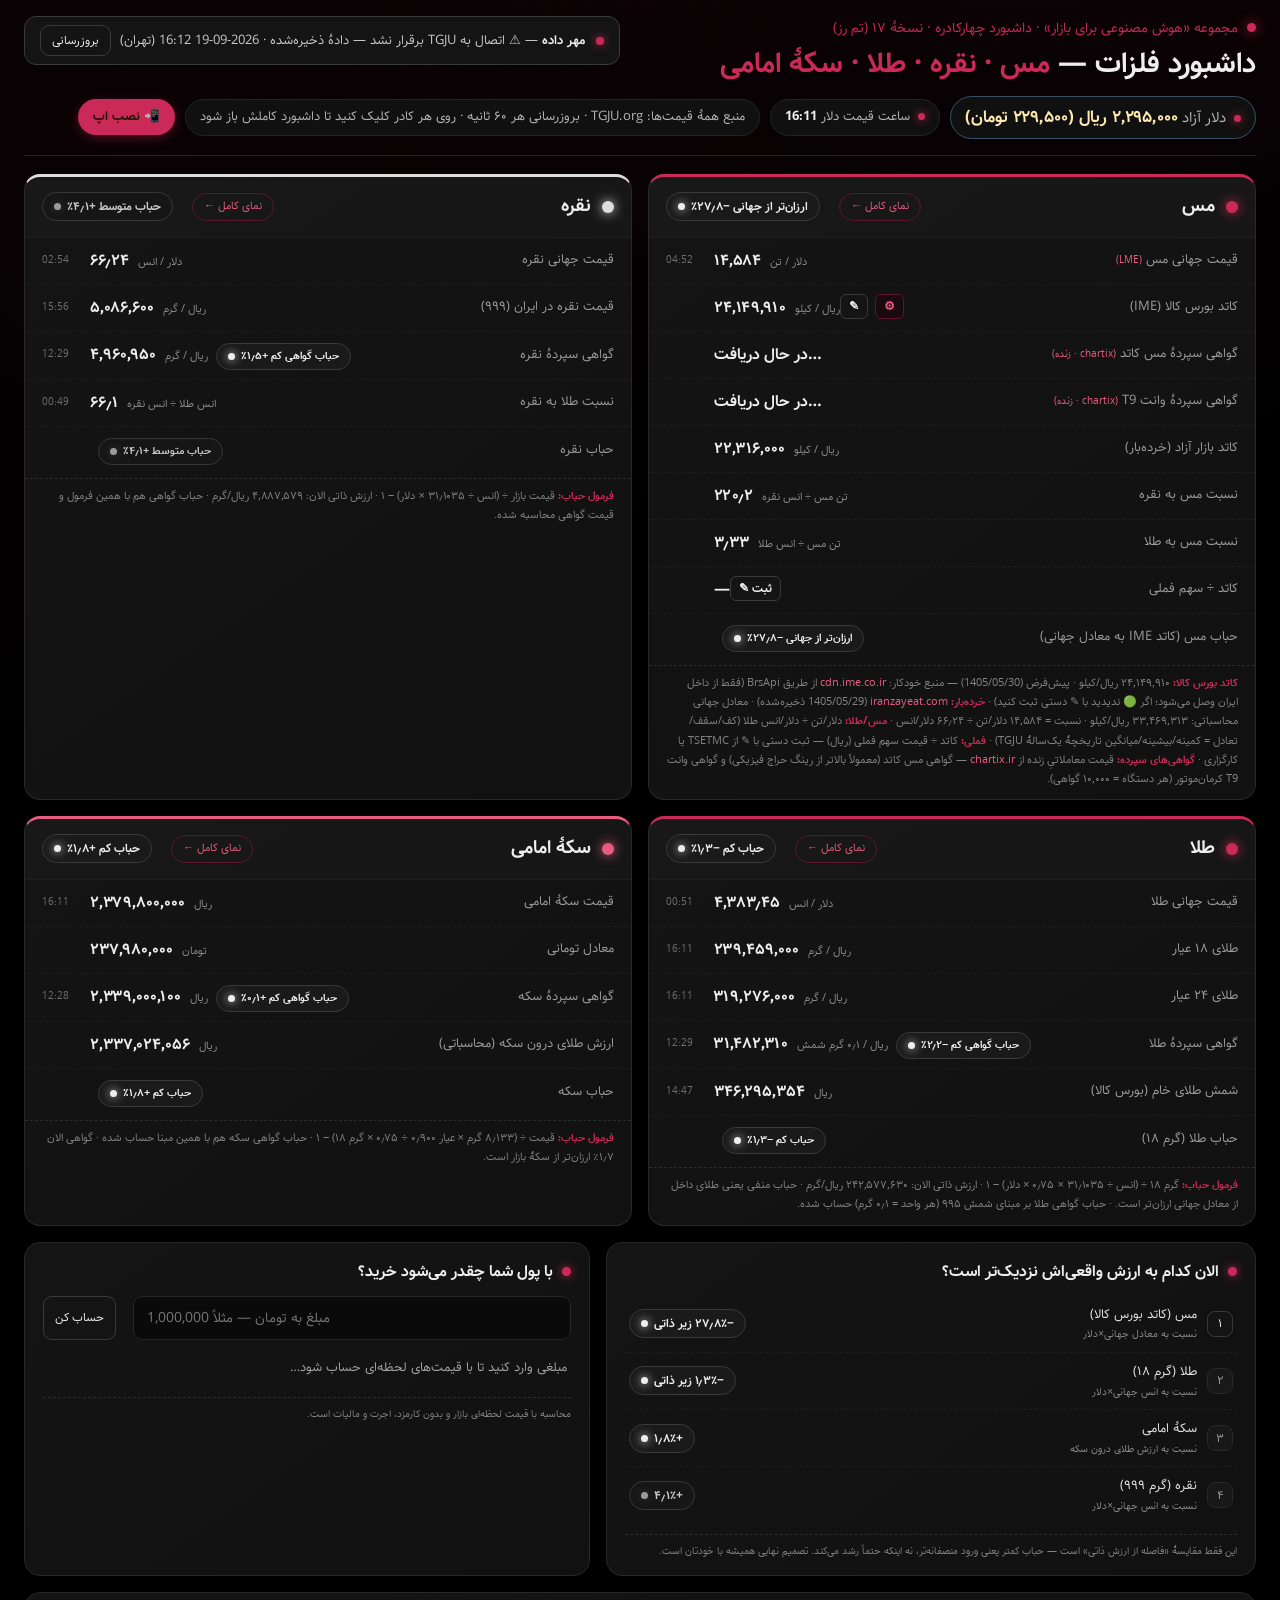
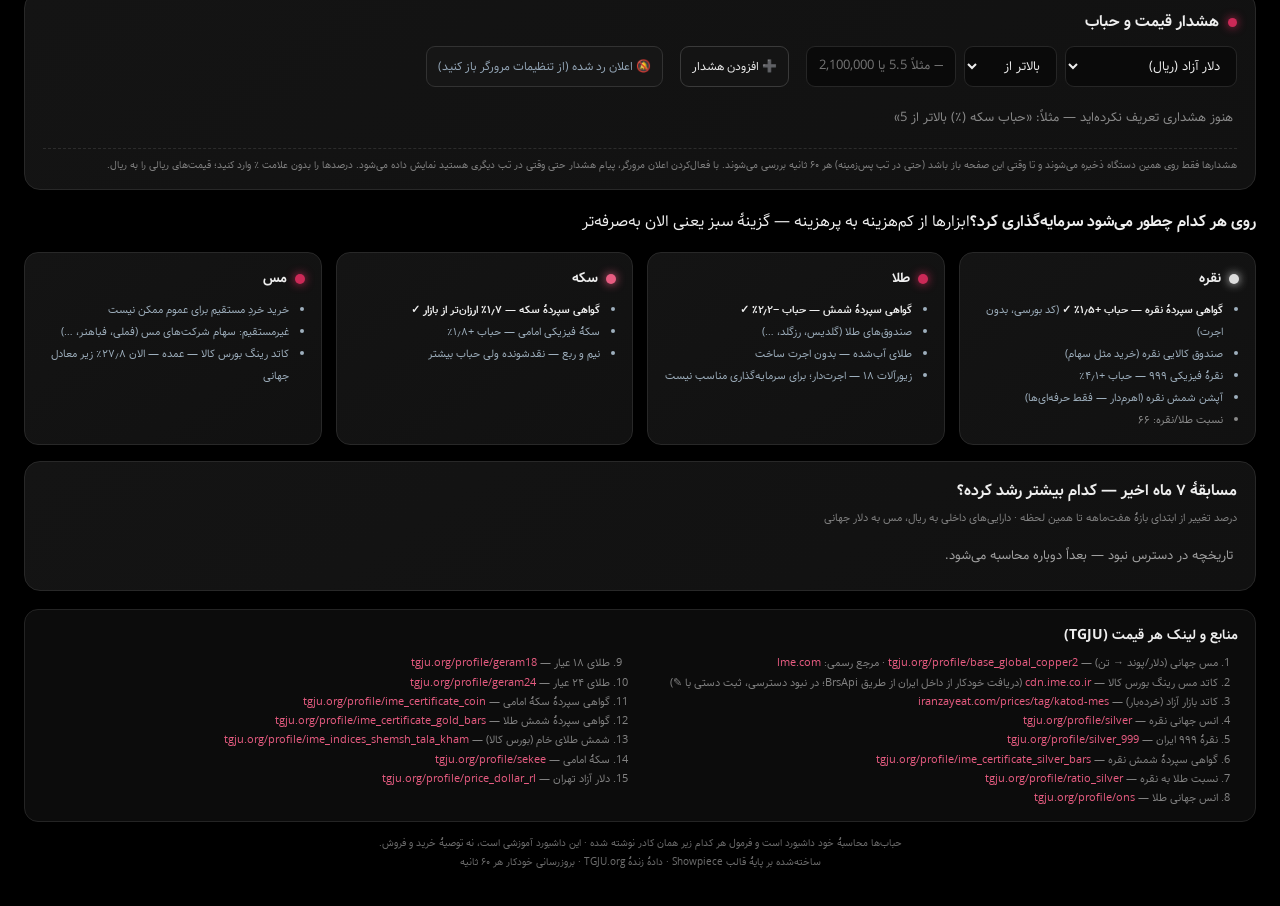
==== index.html @ 4e266f60 "Add files via upload" ====
<!DOCTYPE html>
<html lang="fa" dir="rtl">
<head>
<meta charset="utf-8">
<meta name="viewport" content="width=device-width, initial-scale=1">
<title>داشبورد فلزات — مس · نقره · طلا · سکه</title>
<link rel="stylesheet" href="fonts.css">
<style>
:root{
  --bg:#000000;--panel:#0f0f0f;--line:#242424;--text:#eeeeee;--muted:#9c9c9c;
  --cyan:#cb2957;--amber:#cb2957;--green:#eeeeee;--red:#cb2957;
  --cu:#cb2957;--ag:#dddddd;--au:#cb2957;--coin:#e75c81;
}
*{box-sizing:border-box}
html{background:var(--bg)}
body{margin:0;background:
 radial-gradient(circle at 80% -20%,rgba(203,41,87,.11),transparent 31%),
 radial-gradient(circle at 12% 4%,rgba(203,41,87,.05),transparent 26%),
 var(--bg);color:var(--text);font-family:"Samim","Vazirmatn",Tahoma,Arial,sans-serif;line-height:1.75}
.shell{width:min(1500px,calc(100% - 48px));margin:0 auto;padding:16px 0 34px}
.hero{position:relative;border-bottom:1px solid var(--line);padding:0 0 16px;min-height:110px}
.brandline{color:var(--cyan);font-size:14px;margin-bottom:3px}
.brandline::before{content:"";display:inline-block;width:9px;height:9px;border-radius:50%;background:var(--cyan);box-shadow:0 0 14px var(--cyan);margin-left:9px}
h1{font-size:29px;line-height:1.45;margin:0 0 10px;font-weight:800}
h1 em{font-style:normal;color:var(--amber)}
.source-stamp{position:absolute;left:0;top:0;background:#141414;border:1px solid #3a3a3a;color:#c9c9c9;border-radius:12px;padding:8px 15px;font-size:13px;white-space:nowrap;cursor:pointer}
.source-stamp b{color:#eeeeee}
.live-dot{display:inline-block;width:8px;height:8px;border-radius:50%;background:var(--green);box-shadow:0 0 10px var(--green);margin-left:7px;vertical-align:middle}
.live-dot.off{background:var(--amber);box-shadow:0 0 10px var(--amber)}
.refresh-btn{border:1px solid #3a3a3a;background:#141414;color:#eeeeee;border-radius:9px;padding:4px 11px;cursor:pointer;font:inherit;font-size:12px;margin-right:9px}
.meta-row{display:flex;gap:10px;flex-wrap:wrap;align-items:center}
.pill{background:#101010;border:1px solid #242424;border-radius:999px;padding:6px 14px;color:#b6b6b6;font-size:13px}
.pill strong{color:#eeeeee}
.pill.big{font-size:15px;border-color:#3a5166}
.pill.big strong{color:#ffe9b0;font-size:17px}
.pill::before{content:"";display:inline-block;width:7px;height:7px;border-radius:50%;background:var(--cyan);box-shadow:0 0 10px var(--cyan);margin-left:8px}
.pill.muted::before{display:none}

.metal-grid{display:grid;grid-template-columns:1fr 1fr;gap:16px;margin-top:18px}
.metal-card{background:linear-gradient(145deg,#141414,#111111);border:1px solid #282828;border-radius:16px;padding:0 0 6px;overflow:hidden;cursor:pointer}
.full-link{font-size:11px;color:#e75c81;text-decoration:none;border:1px solid #5c152c;border-radius:999px;padding:3px 11px;margin-left:8px;white-space:nowrap;transition:background .2s}
.full-link:hover{background:#0d3330}
.metal-head{display:flex;align-items:center;gap:11px;padding:13px 17px;border-bottom:1px solid #1e1e1e;background:rgba(255,255,255,.015)}
.metal-head i{width:12px;height:12px;border-radius:50%;flex:0 0 auto}
.metal-card.cu .metal-head i{background:var(--cu);box-shadow:0 0 12px var(--cu)}
.metal-card.ag .metal-head i{background:var(--ag);box-shadow:0 0 12px var(--ag)}
.metal-card.au .metal-head i{background:var(--au);box-shadow:0 0 12px var(--au)}
.metal-card.coin .metal-head i{background:var(--coin);box-shadow:0 0 12px var(--coin)}
.metal-card.cu{border-top:3px solid var(--cu)}
.metal-card.ag{border-top:3px solid var(--ag)}
.metal-card.au{border-top:3px solid var(--au)}
.metal-card.coin{border-top:3px solid var(--coin)}
.metal-head h2{font-size:19px;margin:0;flex:1}
.chip{display:inline-flex;align-items:center;gap:6px;border-radius:999px;padding:3px 11px;font-size:12px;font-weight:700;border:1px solid;white-space:nowrap}
.chip::after{content:"";width:7px;height:7px;border-radius:50%}
.chip.good{color:#eeeeee;background:#1a1a1a;border-color:#3a3a3a}.chip.good::after{background:var(--green);box-shadow:0 0 10px var(--green)}
.chip.mid{color:#c9c9c9;background:#161616;border-color:#383838}.chip.mid::after{background:#9a9a9a;box-shadow:0 0 10px rgba(255,255,255,.18)}
.chip.bad{color:#e75c81;background:#1f0a10;border-color:#8f1f41}.chip.bad::after{background:var(--red);box-shadow:0 0 10px var(--red)}
.chip.na{color:#8c8c8c;background:#161616;border-color:#323232}.chip.na::after{background:#666666}
.mini-edit{border:1px solid #3a3a3a;background:#141414;color:#eeeeee;border-radius:6px;padding:1px 8px;cursor:pointer;font:inherit;font-size:12px;margin-right:7px;vertical-align:2px}

.m-row{display:grid;grid-template-columns:minmax(150px,auto) 1fr auto;align-items:center;gap:10px;padding:9px 17px;border-bottom:1px dashed #1e1e1e;font-size:13px}
.m-row:last-child{border-bottom:0}
.m-l{color:#9c9c9c}
.m-v{color:#eeeeee;font-weight:800;font-size:16px;text-align:left;direction:ltr}
.m-v small{color:#8c8c8c;font-weight:400;font-size:11px;margin-left:5px}
.m-v .chip{font-size:11px;margin-left:8px;direction:rtl}
.m-t{color:#6e6e6e;font-size:10px;direction:ltr;min-width:38px;text-align:left}
.m-note{padding:8px 17px 4px;font-size:11px;color:#828282;border-top:1px dashed #2c2c2c;margin-top:4px}
.m-note b{color:var(--cyan)}

.sources{margin-top:18px;background:#0c0c0c;border:1px solid #242424;border-radius:14px;padding:13px 17px}
.sources h3{font-size:14px;margin:0 0 7px}
.sources ol{margin:0;padding-right:20px;color:#828282;font-size:11px;columns:2;column-gap:40px}
.sources a{color:#e75c81;text-decoration:none}
.footer{text-align:center;color:#6e6e6e;font-size:10px;margin-top:12px;line-height:1.9}
.diag-panel{display:none;position:absolute;left:0;top:46px;z-index:50;background:#0a0a0a;border:1px solid #3a3a3a;border-radius:12px;padding:12px 15px;font-size:11px;line-height:2;color:#b6b6b6;max-width:440px;box-shadow:0 10px 30px rgba(0,0,0,.5);cursor:default;white-space:normal}
.diag-panel b{color:#eeeeee}

/* ===== انیمیشن‌ها ===== */
@keyframes cardIn{from{opacity:0;transform:translateY(26px) scale(.97)}to{opacity:1;transform:none}}
.hero{animation:cardIn .55s cubic-bezier(.16,1,.3,1) backwards}
.metal-card{animation:cardIn .65s cubic-bezier(.16,1,.3,1) backwards;transition:transform .25s ease,border-color .25s ease,box-shadow .25s ease}
.metal-grid .metal-card:nth-child(1){animation-delay:.08s}
.metal-grid .metal-card:nth-child(2){animation-delay:.18s}
.metal-grid .metal-card:nth-child(3){animation-delay:.28s}
.metal-grid .metal-card:nth-child(4){animation-delay:.38s}
.sources{animation:cardIn .6s .5s cubic-bezier(.16,1,.3,1) backwards}
.metal-card:hover{transform:translateY(-4px);border-color:#3b3b3b;box-shadow:0 14px 34px rgba(0,0,0,.35)}
/* پالس هنگام هر بروزرسانی موفق */
@keyframes glowPulse{0%{box-shadow:0 0 0 0 rgba(203,41,87,0)}35%{box-shadow:0 0 24px 2px rgba(203,41,87,.28)}100%{box-shadow:0 0 0 0 rgba(203,41,87,0)}}
.metal-card.updated{animation:glowPulse 1.3s ease}
/* فلش قیمتِ تغییرکرده — چند ثانیه سبز یا قرمز */
@keyframes flashUp{0%{background:rgba(50,211,139,.22)}55%{background:rgba(50,211,139,.09)}100%{background:transparent}}
@keyframes flashDown{0%{background:rgba(255,98,98,.22)}55%{background:rgba(255,98,98,.09)}100%{background:transparent}}
.m-row.up{animation:flashUp 3.5s ease-out}
.m-row.down{animation:flashDown 3.5s ease-out}
.tick-arrow{font-size:11px;margin-left:5px;vertical-align:1px}
.tick-arrow.u{color:#32d38b}
.tick-arrow.d{color:#ff6262}
@keyframes valFlash{0%{background:rgba(203,41,87,.3);border-radius:6px}100%{background:transparent}}
.pill strong.flash{animation:valFlash 3s ease-out;display:inline-block;padding:0 4px}
/* نقطهٔ زندهٔ تپنده */
@keyframes dotPulse{0%,100%{box-shadow:0 0 6px var(--green)}50%{box-shadow:0 0 16px 3px var(--green)}}
.live-dot{animation:dotPulse 2s infinite}
.live-dot.off{animation:none}
/* حلقهٔ شمارش معکوس */
.ring{position:relative;display:none;width:30px;height:30px;margin-left:9px;vertical-align:middle}
.ring svg{width:30px;height:30px;transform:rotate(-90deg)}
.ring circle{fill:none;stroke-width:3.4}
.ring .rbg{stroke:#1c1c1c}
.ring .arc{stroke:#eeeeee;stroke-linecap:round;transition:stroke-dashoffset .95s linear}
.ring b{position:absolute;inset:0;display:grid;place-items:center;font-size:10px;color:#eeeeee;font-weight:700}
/* ===== بخش‌های تحلیلی زیر کادرها ===== */
.ideas-grid{display:grid;grid-template-columns:1.15fr 1fr;gap:16px;margin-top:16px}
.idea-card{background:linear-gradient(145deg,#141414,#111111);border:1px solid #282828;border-radius:16px;padding:15px 18px;animation:cardIn .6s .45s cubic-bezier(.16,1,.3,1) backwards}
.idea-card h3{margin:0 0 10px;font-size:16px;display:flex;align-items:center;gap:9px}
.idea-card h3::before{content:"";width:9px;height:9px;border-radius:50%;background:var(--cyan);box-shadow:0 0 10px var(--cyan)}
.rank-row{display:flex;align-items:center;gap:10px;padding:8px 4px;border-bottom:1px dashed #1e1e1e;font-size:13px}
.rank-row:last-child{border-bottom:0}
.rank-row .rk{width:26px;height:26px;border-radius:8px;display:grid;place-items:center;background:#181818;border:1px solid #282828;color:#9c9c9c;font-size:12px;flex:0 0 auto}
.rank-row:first-of-type .rk{background:#141414;border-color:#3a3a3a;color:#eeeeee}
.rank-row .rname{flex:1;color:#e4e4e4}
.rank-row .rwhy{font-size:10px;color:#8a8a8a;display:block}
.i-note{font-size:10px;color:#828282;border-top:1px dashed #2c2c2c;margin:10px 0 0;padding-top:8px}
.calc-row{display:flex;gap:8px;margin-bottom:10px}
.calc-row input{flex:1;background:#0a0a0a;border:1px solid #262626;border-radius:9px;color:#eeeeee;font:inherit;font-size:14px;padding:9px 13px;direction:ltr;text-align:left}
.calc-row input:focus{outline:1px solid #3a3a3a}
.calc-out-row{display:flex;justify-content:space-between;align-items:center;padding:7px 4px;border-bottom:1px dashed #1e1e1e;font-size:13px;color:#a4a4a4}
.calc-out-row:last-child{border-bottom:0}
.calc-out-row b{color:#eeeeee;font-size:15px;direction:ltr}
.invest-grid{display:grid;grid-template-columns:repeat(4,1fr);gap:14px;margin-top:16px}
.invest-card{background:linear-gradient(145deg,#141414,#111111);border:1px solid #282828;border-radius:14px;padding:13px 16px;animation:cardIn .6s .55s cubic-bezier(.16,1,.3,1) backwards}
.invest-card h4{margin:0 0 8px;font-size:14px;display:flex;align-items:center;gap:8px}
.invest-card h4 i{width:10px;height:10px;border-radius:50%;flex:0 0 auto}
.invest-card ul{margin:0;padding-right:16px;font-size:11px;color:#9eafbd;line-height:2}
.invest-card ul b{color:#dedede}
.invest-card .best{color:#eeeeee}
.perf-card{background:linear-gradient(145deg,#141414,#111111);border:1px solid #282828;border-radius:16px;padding:15px 18px;margin-top:16px;animation:cardIn .6s .65s cubic-bezier(.16,1,.3,1) backwards}
.perf-card h3{margin:0 0 4px;font-size:16px}
.perf-card .p-sub{font-size:11px;color:#828282;margin:0 0 10px}
.perf-row{margin:10px 0}
.perf-label{display:flex;justify-content:space-between;font-size:12px;color:#9c9c9c;margin-bottom:5px}
.perf-label b{color:#e4e4e4}
.perf-track{height:20px;background:#050505;border:1px solid #262626;border-radius:6px;overflow:hidden;direction:ltr}
.perf-fill{height:100%;background:linear-gradient(90deg,#3d3d3d,#9a9a9a);transition:width .8s cubic-bezier(.16,1,.3,1)}
.perf-fill.gold{background:linear-gradient(90deg,#8f1f41,#e75c81)}
.perf-fill.neg{background:linear-gradient(90deg,#8a2f35,#cb2957)}
@media(max-width:1000px){.ideas-grid{grid-template-columns:1fr}.invest-grid{grid-template-columns:1fr 1fr}}
/* ===== هشدارها ===== */
.alert-card{margin-top:16px}
.alert-form{display:flex;gap:8px;flex-wrap:wrap;margin-bottom:12px}
.alert-form select,.alert-form input{background:#0a0a0a;border:1px solid #262626;border-radius:9px;color:#eeeeee;font:inherit;font-size:13px;padding:8px 12px}
.alert-form select:focus,.alert-form input:focus{outline:1px solid #3a3a3a}
.alert-form input{width:150px;direction:ltr;text-align:left}
.al-row{display:flex;align-items:center;gap:10px;padding:8px 4px;border-bottom:1px dashed #1e1e1e;font-size:13px;color:#c3ced8;flex-wrap:wrap}
.al-row:last-child{border-bottom:0}
.al-row .al-cur{font-size:11px;color:#8a8a8a}
.al-row .al-del{border:1px solid #8f1f41;background:#2b1215;color:#e75c81;border-radius:7px;padding:2px 10px;cursor:pointer;font:inherit;font-size:11px;margin-right:auto}
.al-row.fired{background:rgba(203,41,87,.08);border-radius:9px}
.al-row.fired .al-state{color:#e75c81;font-weight:700}
.al-row .al-state{font-size:11px;color:#8a8a8a}
.alert-banner{position:fixed;top:12px;left:50%;transform:translateX(-50%);z-index:99;background:linear-gradient(90deg,#5a1a20,#3b1216);border:1px solid #a03a44;color:#ffc9c9;border-radius:14px;padding:12px 22px;font-size:14px;font-weight:700;box-shadow:0 12px 40px rgba(0,0,0,.6);max-width:min(640px,calc(100% - 30px));text-align:center;animation:bannerPulse 1.6s infinite}
.alert-banner small{display:block;font-weight:400;font-size:11px;color:#e8a0a0;margin-top:3px}
@keyframes bannerPulse{0%,100%{box-shadow:0 12px 40px rgba(0,0,0,.6),0 0 0 0 rgba(203,41,87,.35)}50%{box-shadow:0 12px 40px rgba(0,0,0,.6),0 0 24px 4px rgba(203,41,87,.4)}}
@keyframes redPulse{0%,100%{box-shadow:0 0 0 0 rgba(203,41,87,0)}50%{box-shadow:0 0 22px 3px rgba(203,41,87,.35)}}
.metal-card.alerted{border-color:#8f1f41;animation:redPulse 1.6s infinite}
@media(max-width:1000px){.metal-grid{grid-template-columns:1fr}h1{font-size:22px}.sources ol{columns:1}}
@media(max-width:700px){
  .shell{width:calc(100% - 20px)}
  .hero{min-height:0;padding-top:4px}
  .source-stamp{position:static;display:block;white-space:normal;line-height:2;font-size:11px;margin-bottom:12px}
  .diag-panel{position:static;max-width:100%;margin-bottom:10px}
  h1{font-size:20px}
  .metal-head{flex-wrap:wrap;gap:8px}
  .metal-head h2{flex:0 0 auto}
  .chip{font-size:11px;padding:3px 9px}
  .m-row{grid-template-columns:1fr auto;row-gap:3px;padding:9px 13px}
  .m-l{grid-row:1;grid-column:1;font-size:12px}
  .m-t{grid-row:1;grid-column:2}
  .m-v{grid-row:2;grid-column:1/-1;white-space:normal;font-size:15px}
  .m-v .chip{margin:3px 0 0 6px}
  .pill{font-size:12px;padding:5px 11px}
  .pill.big strong{font-size:15px}
  .full-link{font-size:10px;padding:2px 9px}
  .invest-grid{grid-template-columns:1fr}
}
</style>

<!-- PWA: اپلیکیشن قابل نصب روی گوشی -->
<meta name="theme-color" content="#000000">
<meta name="mobile-web-app-capable" content="yes">
<meta name="apple-mobile-web-app-capable" content="yes">
<meta name="apple-mobile-web-app-status-bar-style" content="black-translucent">
<meta name="apple-mobile-web-app-title" content="فلزات">
<link rel="manifest" href="manifest.json">
<link rel="icon" type="image/png" sizes="192x192" href="icons/icon-192.png">
<link rel="icon" type="image/png" sizes="32x32" href="icons/favicon-32.png">
<link rel="apple-touch-icon" href="icons/apple-touch-icon.png">
<!-- /PWA -->

</head>
<body>
<div id="alertBanner" class="alert-banner" style="display:none"></div>
<main class="shell" data-template-id="SOLI-METALS-DASHBOARD-V1">

  <header class="hero">
    <div class="source-stamp" id="stampBox" title="برای عیب‌یابی کلیک کنید"><span class="ring" id="ringWrap"><svg viewBox="0 0 36 36"><circle class="rbg" cx="18" cy="18" r="15.5"/><circle class="arc" id="ringArc" cx="18" cy="18" r="15.5"/></svg><b id="ringNum">۶۰</b></span><span class="live-dot" id="liveDot"></span> <b>مهر داده</b> — <span id="stampText">در حال بارگذاری…</span><button class="refresh-btn" id="refreshBtn">بروزرسانی</button></div>
    <div id="diagPanel" class="diag-panel"></div>
    <div class="brandline">مجموعه «هوش مصنوعی برای بازار» · داشبورد چهارکادره · نسخهٔ ۱۷ (تم رز)</div>
    <h1>داشبورد فلزات — <em>مس · نقره · طلا · سکهٔ امامی</em></h1>
    <div class="meta-row">
      <span class="pill big">دلار آزاد <strong id="pillDollar">—</strong></span>
      <span class="pill">ساعت قیمت دلار <strong id="pillDollarTs">—</strong></span>
      <span class="pill muted">منبع همهٔ قیمت‌ها: TGJU.org · بروزرسانی هر ۶۰ ثانیه · روی هر کادر کلیک کنید تا داشبورد کاملش باز شود</span>
    </div>
  </header>

  <div class="metal-grid">
    <section class="metal-card cu" onclick="if(!event.target.closest('a,button'))location.href='copper.html'">
      <div class="metal-head"><i></i><h2>مس</h2><a class="full-link" href="copper.html">نمای کامل ←</a><span class="chip na" id="cuChip">—</span></div>
      <div id="rows_cu"></div>
      <div class="m-note" id="note_cu"></div>
    </section>

    <section class="metal-card ag" onclick="if(!event.target.closest('a,button'))location.href='silver.html'">
      <div class="metal-head"><i></i><h2>نقره</h2><a class="full-link" href="silver.html">نمای کامل ←</a><span class="chip na" id="agChip">—</span></div>
      <div id="rows_ag"></div>
      <div class="m-note" id="note_ag"></div>
    </section>

    <section class="metal-card au" onclick="if(!event.target.closest('a,button'))location.href='gold.html'">
      <div class="metal-head"><i></i><h2>طلا</h2><a class="full-link" href="gold.html">نمای کامل ←</a><span class="chip na" id="auChip">—</span></div>
      <div id="rows_au"></div>
      <div class="m-note" id="note_au"></div>
    </section>

    <section class="metal-card coin" onclick="if(!event.target.closest('a,button'))location.href='coin.html'">
      <div class="metal-head"><i></i><h2>سکهٔ امامی</h2><a class="full-link" href="coin.html">نمای کامل ←</a><span class="chip na" id="coinChip">—</span></div>
      <div id="rows_coin"></div>
      <div class="m-note" id="note_coin"></div>
    </section>
  </div>

  <section class="ideas-grid">
    <article class="idea-card">
      <h3>الان کدام به ارزش واقعی‌اش نزدیک‌تر است؟</h3>
      <div id="rankList"></div>
      <p class="i-note">این فقط مقایسهٔ «فاصله از ارزش ذاتی» است — حباب کمتر یعنی ورود منصفانه‌تر، نه اینکه حتماً رشد می‌کند. تصمیم نهایی همیشه با خودتان است.</p>
    </article>
    <article class="idea-card">
      <h3>با پول شما چقدر می‌شود خرید؟</h3>
      <div class="calc-row"><input id="calcIn" type="text" inputmode="numeric" placeholder="مبلغ به تومان — مثلاً 1,000,000"><button id="calcBtn" class="refresh-btn">حساب کن</button></div>
      <div id="calcOut"><div class="calc-out-row"><span>مبلغی وارد کنید تا با قیمت‌های لحظه‌ای حساب شود…</span></div></div>
      <p class="i-note">محاسبه با قیمت لحظه‌ای بازار و بدون کارمزد، اجرت و مالیات است.</p>
    </article>
  </section>

  <section class="idea-card alert-card">
    <h3>هشدار قیمت و حباب</h3>
    <div class="alert-form">
      <select id="alMetric"></select>
      <select id="alOp"><option value="gt">بالاتر از</option><option value="lt">پایین‌تر از</option></select>
      <input id="alVal" type="text" inputmode="decimal" placeholder="مقدار — مثلاً 5.5 یا 2,100,000">
      <button id="alAdd" class="refresh-btn">➕ افزودن هشدار</button>
      <button id="alNotif" class="refresh-btn" style="border-color:#323232;background:#161616;color:#93a5b6">🔔 اعلان مرورگر</button>
    </div>
    <div id="alList"><div class="al-row"><span style="color:#8a8a8a">هنوز هشداری تعریف نکرده‌اید — مثلاً: «حباب سکه (٪) بالاتر از 5»</span></div></div>
    <p class="i-note">هشدارها فقط روی همین دستگاه ذخیره می‌شوند و تا وقتی این صفحه باز باشد (حتی در تب پس‌زمینه) هر ۶۰ ثانیه بررسی می‌شوند. با فعال‌کردن اعلان مرورگر، پیام هشدار حتی وقتی در تب دیگری هستید نمایش داده می‌شود. درصدها را بدون علامت ٪ وارد کنید؛ قیمت‌های ریالی را به ریال.</p>
  </section>

  <div class="section-heading" style="margin-top:18px"><strong>روی هر کدام چطور می‌شود سرمایه‌گذاری کرد؟</strong><span>ابزارها از کم‌هزینه به پرهزینه — گزینهٔ سبز یعنی الان به‌صرفه‌تر</span></div>
  <section class="invest-grid" id="investGrid"></section>

  <section class="perf-card">
    <h3>مسابقهٔ ۷ ماه اخیر — کدام بیشتر رشد کرده؟</h3>
    <p class="p-sub">درصد تغییر از ابتدای بازهٔ هفت‌ماهه تا همین لحظه · دارایی‌های داخلی به ریال، مس به دلار جهانی</p>
    <div id="perfBars"><div class="calc-out-row"><span>در حال محاسبه از تاریخچهٔ TGJU…</span></div></div>
  </section>

  <section class="sources">
    <h3>منابع و لینک هر قیمت (TGJU)</h3>
    <ol>
      <li>مس جهانی (دلار/پوند → تن) — <a href="https://www.tgju.org/profile/base_global_copper2">tgju.org/profile/base_global_copper2</a> · مرجع رسمی: <a href="https://www.lme.com/metals/non-ferrous/lme-copper">lme.com</a></li>
      <li>کاتد مس رینگ بورس کالا — <a href="https://cdn.ime.co.ir">cdn.ime.co.ir</a> (دریافت خودکار از داخل ایران از طریق BrsApi؛ در نبود دسترسی، ثبت دستی با ✎)</li>
      <li>کاتد بازار آزاد (خرده‌بار) — <a href="https://iranzayeat.com/prices/tag/katod-mes/">iranzayeat.com/prices/tag/katod-mes</a></li>
      <li>انس جهانی نقره — <a href="https://www.tgju.org/profile/silver">tgju.org/profile/silver</a></li>
      <li>نقرهٔ ۹۹۹ ایران — <a href="https://www.tgju.org/profile/silver_999">tgju.org/profile/silver_999</a></li>
      <li>گواهی سپردهٔ شمش نقره — <a href="https://www.tgju.org/profile/ime_certificate_silver_bars">tgju.org/profile/ime_certificate_silver_bars</a></li>
      <li>نسبت طلا به نقره — <a href="https://www.tgju.org/profile/ratio_silver">tgju.org/profile/ratio_silver</a></li>
      <li>انس جهانی طلا — <a href="https://www.tgju.org/profile/ons">tgju.org/profile/ons</a></li>
      <li>طلای ۱۸ عیار — <a href="https://www.tgju.org/profile/geram18">tgju.org/profile/geram18</a></li>
      <li>طلای ۲۴ عیار — <a href="https://www.tgju.org/profile/geram24">tgju.org/profile/geram24</a></li>
      <li>گواهی سپردهٔ سکهٔ امامی — <a href="https://www.tgju.org/profile/ime_certificate_coin">tgju.org/profile/ime_certificate_coin</a></li>
      <li>گواهی سپردهٔ شمش طلا — <a href="https://www.tgju.org/profile/ime_certificate_gold_bars">tgju.org/profile/ime_certificate_gold_bars</a></li>
      <li>شمش طلای خام (بورس کالا) — <a href="https://www.tgju.org/profile/ime_indices_shemsh_tala_kham">tgju.org/profile/ime_indices_shemsh_tala_kham</a></li>
      <li>سکهٔ امامی — <a href="https://www.tgju.org/profile/sekee">tgju.org/profile/sekee</a></li>
      <li>دلار آزاد تهران — <a href="https://www.tgju.org/profile/price_dollar_rl">tgju.org/profile/price_dollar_rl</a></li>
    </ol>
  </section>

  <footer class="footer">
    حباب‌ها محاسبهٔ خود داشبورد است و فرمول هر کدام زیر همان کادر نوشته شده · این داشبورد آموزشی است، نه توصیهٔ خرید و فروش.<br>
    ساخته‌شده بر پایهٔ قالب Showpiece · دادهٔ زندهٔ TGJU.org · بروزرسانی خودکار هر ۶۰ ثانیه
  </footer>
</main>

<script src="metals-bootstrap.js"></script>
<script>
(function(){
"use strict";
var OZ = 31.1035, LB = 0.45359237;
var K = {
  'base_global_copper2':'cuLb','silver':'agOz','silver_999':'ag999',
  'ime_certificate_silver_bars':'agCert','ratio_silver':'gs',
  'ons':'auOz','geram18':'g18','geram24':'g24',
  'ime_certificate_gold_bars':'auCert','ime_indices_shemsh_tala_kham':'shemsh',
  'sekee':'emami','ime_certificate_coin':'coinCert','price_dollar_rl':'usd'
};
var CALLS = ['https://call2.tgju.org/ajax.json','https://call3.tgju.org/ajax.json','https://call4.tgju.org/ajax.json'];
var DIAG = {attempts:[], keyTs:{}, lastErr:''};
/* کاتد مس — منبع: iranzayeat.com (فقط از داخل ایران مستقیم باز می‌شود) */
var KATOD_URL = 'https://iranzayeat.com/prices/tag/katod-mes/';
var KATOD = {toman_kg: 2231600, date: '1405/05/29', live: false}; // خرده‌بار بازار آزاد — آخرین قیمت ذخیره‌شده
var IME_DEFAULT = {rial_kg: 24149910, date: '1405/05/30', manual: false}; // کاتد رینگ بورس کالا (حراج هفتگی فملی)
var IME_KATOD = IME_DEFAULT;
try { var _mk = JSON.parse(localStorage.getItem('metals.imeKatod')); if (_mk && _mk.rial_kg) IME_KATOD = {rial_kg:+_mk.rial_kg, date:_mk.date, manual:true}; } catch(e){}
/* دریافت خودکار کاتد از بورس کالا (BrsApi — تغذیه‌شده از cdn.ime.co.ir؛ فقط از داخل ایران باز می‌شود) */
var IME_AUTO = null;
try { var _ia = JSON.parse(localStorage.getItem('metals.imeAuto')); if (_ia && _ia.rial_kg && Date.now()-_ia.t < 7*86400000) IME_AUTO = _ia; } catch(e){}
function brsKey(){ try{ return localStorage.getItem('metals.brsKey') || 'FreeSV0E1LSgB9RDjuf0QorSLViX8pPG'; }catch(e){ return 'FreeSV0E1LSgB9RDjuf0QorSLViX8pPG'; } }
function jDate(offsetDays){
  try {
    var d = new Date(Date.now() + offsetDays*86400000);
    var s = new Intl.DateTimeFormat('fa-IR-u-nu-latn',{year:'numeric',month:'2-digit',day:'2-digit'}).format(d);
    return s.replace(/\//g,'-');
  } catch(e){ return ''; }
}
function fetchImeKatod(){
  var ds = jDate(-13), de = jDate(0);
  if (!ds || !de) return Promise.resolve();
  var url = 'https://api.brsapi.ir/IME/Physical.php?key='+brsKey()+'&date_start='+ds+'&date_end='+de;
  return fetch(url, {cache:'no-store'})
    .then(function(r){ if(!r.ok) throw 0; return r.json(); })
    .then(function(d){
      var rows = Array.isArray(d) ? d : (d.data || []);
      var mes = rows.filter(function(r){ return String(r.l30||'').indexOf('مس کات') > -1 && parseFloat(r.pc) > 0 && parseFloat(r.volume_contract||0) > 0; });
      if (!mes.length) throw 0;
      mes.sort(function(a,b){ return String(a.date_trade||'').localeCompare(String(b.date_trade||'')); });
      var last = mes[mes.length-1];
      IME_AUTO = {rial_kg:+last.pc, date:String(last.date_trade||''), name:String(last.l30||'مس کاتد'), t:Date.now()};
      try{ localStorage.setItem('metals.imeAuto', JSON.stringify(IME_AUTO)); }catch(e){}
      if (LAST_CUR) render(LAST_CUR);
    })
    .catch(function(){ /* دسترسی نبود — دستی/پیش‌فرض می‌ماند */ });
}
function imeSource(){ // اولویت: خودکار از بورس کالا ← ثبت دستی ← پیش‌فرض
  if (IME_AUTO && IME_AUTO.rial_kg) return {rial_kg:IME_AUTO.rial_kg, date:IME_AUTO.date, mode:'auto', name:IME_AUTO.name};
  if (IME_KATOD.manual) return {rial_kg:IME_KATOD.rial_kg, date:IME_KATOD.date, mode:'manual'};
  return {rial_kg:IME_DEFAULT.rial_kg, date:IME_DEFAULT.date, mode:'default'};
}
function editBrsKey(){
  var s = prompt('کلید BrsApi (برای دریافت خودکار کاتد از بورس کالا).\nکلید رایگان: brsapi.ir → دریافت Api Key\nخالی = کلید تست عمومی', brsKey());
  if (s === null) return;
  try { s.trim() ? localStorage.setItem('metals.brsKey', s.trim()) : localStorage.removeItem('metals.brsKey'); } catch(e){}
  fetchImeKatod();
}
function editKatod(){
  var s = prompt('قیمت کاتد مس بورس کالا را به «ریال بر کیلوگرم» وارد کنید (مثلاً 24149910).\nمنبع: ime.co.ir → آمار معاملات فیزیکی → مس کاتد\nبرای برگشت به مقدار پیش‌فرض، خالی بگذارید و OK بزنید.', IME_KATOD.rial_kg);
  if (s === null) return;
  s = String(s).replace(/[^\d]/g,'');
  if (!s){
    try{ localStorage.removeItem('metals.imeKatod'); }catch(e){}
    IME_KATOD = IME_DEFAULT;
  } else {
    var d;
    try { d = new Intl.DateTimeFormat('fa-IR-u-nu-latn',{dateStyle:'short'}).format(new Date()); } catch(e){ d = ''; }
    IME_KATOD = {rial_kg:+s, date:d, manual:true};
    try{ localStorage.setItem('metals.imeKatod', JSON.stringify(IME_KATOD)); }catch(e){}
  }
  if (LAST_CUR) render(LAST_CUR);
}
/* ---- گواهی‌های سپردهٔ بورس کالا — زنده از chartix.ir (با واسطهٔ r.jina.ai برای CORS) ---- */
var CERT_CU = null, CERT_T9 = null;
try{ var _cc = JSON.parse(localStorage.getItem('metals.certCu')); if (_cc && _cc.price && Date.now()-_cc.t < 86400000) CERT_CU = _cc; }catch(e){}
try{ var _ct = JSON.parse(localStorage.getItem('metals.certT9')); if (_ct && _ct.price && Date.now()-_ct.t < 86400000) CERT_T9 = _ct; }catch(e){}
function parseChartix(tx){
  var pm = tx.match(/قیمت فعلی این نماد برابر با\s*\*{0,2}([\d,]{6,12})/);
  if(!pm) pm = tx.match(/([\d]{2,3},\d{3},\d{3})/);
  var dm = tx.match(/Title:[\s\S]*?\(([^)]+)\)/);
  if(!pm) return null;
  var price = parseInt(String(pm[1]).replace(/,/g,''), 10);
  if(!(price > 1000000)) return null;
  return {price:price, date:dm?dm[1]:''};
}
function fetchChartixOne(sym, storeKey, apply){
  var url = 'https://r.jina.ai/https://chartix.ir/market/bourse_kala/' + sym + '?r=' + Date.now();
  return fetch(url, {cache:'no-store'})
  .then(function(r){ if(!r.ok) throw 0; return r.text(); })
  .then(function(tx){
    var k = parseChartix(tx);
    if(!k) return;
    k.t = Date.now();
    apply(k);
    try{ localStorage.setItem(storeKey, JSON.stringify(k)); }catch(e){}
    if (LAST_CUR) render(LAST_CUR);
  }).catch(function(){ /* دفعهٔ بعد */ });
}
function fetchChartix(){
  return Promise.all([
    fetchChartixOne('COPPERCTHD', 'metals.certCu', function(k){ CERT_CU = k; }),
    fetchChartixOne('KMCT9',      'metals.certT9', function(k){ CERT_T9 = k; })
  ]);
}
/* ---- سهم فملی (ثبت دستی — منبع خودکار مطمئنی در TGJU نیست) ---- */
var FEMELI = null;
try{ var _fe = JSON.parse(localStorage.getItem('metals.femeli')); if (_fe && _fe.price) FEMELI = _fe; }catch(e){}
function editFemeli(){
  var s = prompt('قیمت سهم «فملی» (گروه ملی صنایع مس ایران) را به ریال وارد کنید (مثلاً 10500).\nمنبع: TSETMC یا اپ کارگزاری\nخالی + OK = پاک کردن', FEMELI ? FEMELI.price : '');
  if (s === null) return;
  s = String(s).replace(/[^\d]/g,'');
  if (!s){ FEMELI = null; try{ localStorage.removeItem('metals.femeli'); }catch(e){} }
  else {
    var d; try { d = new Intl.DateTimeFormat('fa-IR-u-nu-latn',{dateStyle:'short'}).format(new Date()); } catch(e){ d=''; }
    FEMELI = {price:+s, date:d};
    try{ localStorage.setItem('metals.femeli', JSON.stringify(FEMELI)); }catch(e){}
  }
  if (LAST_CUR) render(LAST_CUR);
}
/* ---- کف/سقف/تعادل نسبت مس به طلا از تاریخچهٔ یک‌سال (کش ۶ ساعته) ---- */
var CUAU = null;
try{ var _ca = JSON.parse(localStorage.getItem('hub.cuau')); if (_ca && _ca.lo && Date.now()-_ca.t < 21600000) CUAU = _ca.lo ? _ca : null; }catch(e){}
function loadCuAu(){
  Promise.all(['base_global_copper2','ons'].map(function(s){return fetchJson('https://api.tgju.org/v1/market/indicator/summary-table-data/'+s+'?lang=fa&order_dir=desc&length=400');}))
  .then(function(res){
    var g = {}; (res[1].data||[]).forEach(function(r){ g[String(r[7])] = num(r[0]); });
    var series = []; (res[0].data||[]).forEach(function(r){ var gv = g[String(r[7])]; if (gv>0) series.push(num(r[0])/LB*1000/gv); });
    if (series.length < 30) return;
    var mn = Math.min.apply(null,series), mx = Math.max.apply(null,series), sum = 0;
    series.forEach(function(x){ sum += x; });
    CUAU = {lo:mn, hi:mx, mean:sum/series.length, n:series.length};
    try{ localStorage.setItem('hub.cuau', JSON.stringify({t:Date.now(), d:CUAU})); }catch(e){}
    if (LAST_CUR) render(LAST_CUR);
  }).catch(function(){});
}
var LAST_CUR = null;
var IS_LIVE = false, LAST_CHECK = null, MAX_TS = '', NEXT_AT = 0;

function $(id){ return document.getElementById(id); }
function fa(n, fr){ if(n===null||n===undefined||isNaN(n)) return '—';
  return Number(n).toLocaleString('fa-IR',{maximumFractionDigits:fr===undefined?0:fr}); }
function pct(n, fr){ return fa(n, fr===undefined?1:fr)+'٪'; }
function num(s){ return parseFloat(String(s).replace(/,/g,'')); }
function clamp(v,a,b){ return Math.max(a, Math.min(b, v)); }
function t(ts){
  ts = ts || '';
  // اگر معامله روزانه است (ساعت ۰۰:۰۰) تاریخش را نشان بده نه ساعت را
  if (ts.slice(11,19) === '00:00:00') return ts.slice(5,10);
  return ts.slice(11,16);
}
function sgn(v){ return (v>=0?'+':'−'); }

function fetchJson(url){
  var bust=(url.indexOf('?')>-1?'&':'?')+'rev='+Date.now()+Math.random().toString(36).slice(2);
  return fetch(url+bust,{cache:'no-store'}).then(function(r){ if(!r.ok) throw new Error('HTTP '+r.status+' ← '+url); return r.json(); });
}
function fetchDirect(){
  DIAG.attempts=[];
  var chain=Promise.reject();
  CALLS.forEach(function(u){
    chain=chain.catch(function(){ return fetchJson(u).then(function(j){DIAG.attempts.push({url:u,ok:true});return j;},
      function(e){DIAG.attempts.push({url:u,ok:false,err:String(e&&e.message||e)});throw e;}); });
  });
  return chain.then(function(j){
    var raw=j.current, cur={};
    for (var k in K){ var c=raw[k]; if(c) cur[K[k]]={p:num(c.p),dp:c.dp||0,dt:c.dt||'',ts:c.ts||''}; }
    return cur;
  });
}

function bubbleChip(b, extraLabel){
  if (b===null) return '<span class="chip na">تعریف‌نشدنی</span>';
  var a=Math.abs(b), cls = a<3?'good':(a<=8?'mid':'bad');
  var word = a<3?'کم':(a<=8?'متوسط':'زیاد');
  return '<span class="chip '+cls+'">'+(extraLabel||'حباب')+' '+word+' '+sgn(b)+pct(a,1)+'</span>';
}
function gapChip(g){ // اختلاف کاتد داخلی با معادل جهانی
  if (g===null) return '<span class="chip na">تعریف‌نشدنی</span>';
  var cls = g<=0 ? 'good' : (g<=8 ? 'mid' : 'bad');
  return '<span class="chip '+cls+'">'+(g<=0?'ارزان‌تر از جهانی ':'گران‌تر از جهانی ')+sgn(g)+pct(Math.abs(g),1)+'</span>';
}

/* دریافت زندهٔ کاتد از ایران‌ضایعات — مستقیم و بعد از طریق دو پروکسی */
function parseKatod(html){
  var p = html.match(/میانگین خرده بار[\s\S]{0,400}?([\d,]{6,})/);
  var d = html.match(/تاریخ بروزرسانی\s*:?\s*([\d\/]{6,10})/);
  if (!p) return null;
  return {toman_kg: num(p[1]), date: d ? d[1] : '', live: true};
}
function fetchKatod(){
  var urls = [
    KATOD_URL,
    'https://api.codetabs.com/v1/proxy?quest=' + encodeURIComponent(KATOD_URL),
    'https://api.allorigins.win/raw?url=' + encodeURIComponent(KATOD_URL)
  ];
  var chain = Promise.reject();
  urls.forEach(function(u){
    chain = chain.catch(function(){
      return fetch(u, {cache:'no-store'}).then(function(r){ if(!r.ok) throw 0; return r.text(); })
        .then(function(h){ var k = parseKatod(h); if(!k) throw 0; return k; });
    });
  });
  return chain.then(function(k){
    KATOD = k;
    if (LAST_CUR) render(LAST_CUR);
  }).catch(function(){ /* قیمت ذخیره‌شده با تاریخش می‌ماند */ });
}
function row(label, valHtml, ts, key, numval, dec){
  var cls = '', arrow = '';
  if (key !== undefined && numval !== undefined && PREV[key] !== undefined && numval !== PREV[key]){
    var diff = numval - PREV[key];
    var d = (dec === undefined ? 0 : dec);
    if (diff > 0){ cls = ' up';   arrow = '<span class="tick-arrow u">▲ '+fa(Math.abs(diff), d)+'</span>'; }
    else         { cls = ' down'; arrow = '<span class="tick-arrow d">▼ '+fa(Math.abs(diff), d)+'</span>'; }
  }
  if (key !== undefined) PREV[key] = numval;
  return '<div class="m-row'+cls+'"><span class="m-l">'+label+'</span><span class="m-v">'+valHtml+arrow+'</span><span class="m-t">'+(ts?t(ts):'')+'</span></div>';
}
var PREV = {};
function pulseCards(){ // پالس ملایم روی هر چهار کادر بعد از بروزرسانی موفق
  ['cu','ag','au','coin'].forEach(function(k){
    var cards = document.getElementsByClassName ? document.getElementsByClassName('metal-card '+k) : [];
    var el = cards && cards[0];
    if (el && el.classList){ el.classList.remove('updated'); void el.offsetWidth; el.classList.add('updated'); }
  });
}
function flashPill(id, txt){ // فلش پیل دلار وقتی عوض می‌شود
  var el = $(id); if(!el) return;
  var changed = PREV['pill_'+id] !== undefined && PREV['pill_'+id] !== txt;
  PREV['pill_'+id] = txt;
  el.textContent = txt;
  if (changed && el.classList){ el.classList.remove('flash'); void el.offsetWidth; el.classList.add('flash'); }
}
function v(val, unit){ return val+' <small>'+unit+'</small>'; }

function render(cur, fetchedAt){
  LAST_CUR = cur;
  var cuTon = cur.cuLb.p/LB*1000;             // مس دلار بر تن
  var agGr  = cur.agOz.p/OZ;                  // نقره دلار بر گرم
  var usd   = cur.usd.p;
  var cuAg  = cuTon/cur.agOz.p;               // فرمول بابا: تن مس ÷ انس نقره (مثلاً ۱۴۴۰۰÷۶۷≈۲۱۴)
  var cuKgRial = cuTon*usd/1000;
  var agIntr = agGr*usd;                      // ارزش ذاتی گرم نقره ۹۹۹ (ریال)
  var agBub  = (cur.ag999.p/agIntr-1)*100;
  var auIntr18 = cur.auOz.p/OZ*0.75*usd;      // ارزش ذاتی گرم ۱۸ عیار
  var auBub  = (cur.g18.p/auIntr18-1)*100;
  var coinIntr = 9.7596*cur.g18.p;            // ارزش طلای سکه: ۸٫۱۳۳گرم×۰٫۹÷۰٫۷۵×گرم۱۸
  var coinBub  = (cur.emami.p/coinIntr-1)*100;
  /* حباب گواهی‌های سپرده */
  var agCertBub = (cur.agCert.p/agIntr-1)*100;                       // گواهی نقره در برابر ارزش ذاتی گرم
  var auPureIntr = cur.auOz.p/OZ*usd*0.995;                          // گرم شمش ۹۹۵ بر مبنای جهانی
  var auCertBub = (cur.auCert.p*10/auPureIntr-1)*100;                // گواهی طلا = ۰٫۱ گرم → ×۱۰
  var coinCertBub = cur.coinCert ? (cur.coinCert.p/coinIntr-1)*100 : null;   // گواهی سکه در برابر طلای سکه
  var coinCertGap = cur.coinCert ? (cur.coinCert.p/cur.emami.p-1)*100 : null; // اختلاف گواهی با بازار سکه

  /* دلار بالا */
  flashPill('pillDollar', fa(usd)+' ریال ('+fa(usd/10)+' تومان)');
  $('pillDollarTs').textContent = t(cur.usd.ts);

  /* ---- کادر مس ---- */
  var katodRialKg = KATOD ? KATOD.toman_kg*10 : null;                 // خرده‌بار (ریال/کیلو)
  var imeSrc = imeSource();
  var imeRial = imeSrc.rial_kg;                                       // کاتد رینگ بورس کالا
  var imeTag = imeSrc.mode==='auto' ? '🟢 خودکار از بورس کالا · معاملهٔ '+imeSrc.date
             : imeSrc.mode==='manual' ? 'ثبت دستی شما در '+imeSrc.date
             : 'پیش‌فرض ('+imeSrc.date+')';
  var cuBub = (imeRial/cuKgRial-1)*100;                               // حباب بر مبنای کاتد بورس کالا
  /* نسبت مس به طلا (تن ÷ انس) + کف/سقف/تعادل از تاریخچهٔ یک‌سال */
  var auOzNow = cur.auOz ? cur.auOz.p : null;
  var cuAu = auOzNow ? cuTon/auOzNow : null;
  var cuAuLine = CUAU ? 'کف '+fa(CUAU.lo,2)+' · سقف '+fa(CUAU.hi,2)+' · تعادل '+fa(CUAU.mean,2) : '';
  /* نسبت کاتد به سهم فملی */
  var femRatio = null, femeliVal;
  if (FEMELI && FEMELI.price) {
    femRatio = imeRial / FEMELI.price;
    femeliVal = v(fa(femRatio,0),'کیلو کاتد / سهم')+'<button id="femeliEdit" class="mini-edit" title="تغییر قیمت فملی">✎</button>';
  } else {
    femeliVal = '—<button id="femeliEdit" class="mini-edit" title="قیمت سهم فملی (ریال) را ثبت کنید">✎ ثبت</button>';
  }
  $('cuChip').outerHTML = gapChip(cuBub).replace('class="chip', 'id="cuChip" class="chip');
  $('rows_cu').innerHTML =
    row('قیمت جهانی مس <a href="https://www.lme.com/metals/non-ferrous/lme-copper" style="color:#e75c81;text-decoration:none;font-size:10px">(LME)</a>', v(fa(cuTon,0),'دلار / تن'), cur.cuLb.ts, 'cu_w', cuTon, 0) +
    row('کاتد بورس کالا (IME)', v(fa(imeRial,0),'ریال / کیلو')+'<button id="katodEdit" class="mini-edit" title="ثبت دستی قیمت حراج">✎</button><button id="brsKeyBtn" class="mini-edit" title="کلید دریافت خودکار از بورس کالا" style="color:#e75c81;border-color:#5c152c;background:#1a0a10">⚙</button>', '', 'cu_ime', imeRial, 0) +
    row('گواهی سپردهٔ مس کاتد <a href="https://chartix.ir/market/bourse_kala/COPPERCTHD" style="color:#e75c81;text-decoration:none;font-size:10px">(chartix · زنده)</a>', CERT_CU ? v(fa(CERT_CU.price,0),'ریال')+'<small style="display:block;color:#8a8a8a;font-size:10px;white-space:normal;line-height:1.9">بازار معاملاتی گواهی'+(CERT_CU.date?' · '+CERT_CU.date:'')+'</small>' : 'در حال دریافت…', '', 'cu_cert', CERT_CU?CERT_CU.price:null, 0) +
    row('گواهی سپردهٔ وانت T9 <a href="https://chartix.ir/market/bourse_kala/KMCT9" style="color:#e75c81;text-decoration:none;font-size:10px">(chartix · زنده)</a>', CERT_T9 ? v(fa(CERT_T9.price,0),'ریال')+'<small style="display:block;color:#8a8a8a;font-size:10px;white-space:normal;line-height:1.9">هر دستگاه = ۱۰٬۰۰۰ گواهی · بازار معاملاتی'+(CERT_T9.date?' · '+CERT_T9.date:'')+'</small>' : 'در حال دریافت…', '', 'cu_t9', CERT_T9?CERT_T9.price:null, 0) +
    row('کاتد بازار آزاد (خرده‌بار)', katodRialKg ? v(fa(katodRialKg,0),'ریال / کیلو') : '—', '', 'cu_kb', katodRialKg, 0) +
    row('نسبت مس به نقره', v(fa(cuAg,1),'تن مس ÷ انس نقره'), '', 'cu_r', cuAg, 1) +
    row('نسبت مس به طلا', v(fa(cuAu,2),'تن مس ÷ انس طلا')+(cuAuLine?'<small style="display:block;color:#8fa1b5;font-size:10px;white-space:normal;line-height:1.9">'+cuAuLine+'</small>':''), '', 'cu_au', cuAu, 2) +
    row('کاتد ÷ سهم فملی', femeliVal, '', 'cu_fe', femRatio, 1) +
    row('حباب مس (کاتد IME به معادل جهانی)', gapChip(cuBub), '');
  var kb = $('katodEdit'); if (kb && kb.addEventListener) kb.addEventListener('click', editKatod);
  var kk = $('brsKeyBtn'); if (kk && kk.addEventListener) kk.addEventListener('click', editBrsKey);
  var feB = $('femeliEdit'); if (feB && feB.addEventListener) feB.addEventListener('click', editFemeli);
  $('note_cu').innerHTML = '<b>کاتد بورس کالا:</b> '+fa(imeRial,0)+' ریال/کیلو · '+imeTag+' — منبع خودکار: <a href="https://cdn.ime.co.ir" style="color:#e75c81;text-decoration:none">cdn.ime.co.ir</a> از طریق BrsApi (فقط از داخل ایران وصل می‌شود؛ اگر 🟢 ندیدید با ✎ دستی ثبت کنید) · <b>خرده‌بار:</b> <a href="'+KATOD_URL+'" style="color:#e75c81;text-decoration:none">iranzayeat.com</a> ('+KATOD.date+(KATOD.live?' زنده':' ذخیره‌شده')+') · معادل جهانی محاسباتی: '+fa(cuKgRial,0)+' ریال/کیلو · نسبت = '+fa(cuTon,0)+' دلار/تن ÷ '+fa(cur.agOz.p,2)+' دلار/انس · <b>مس/طلا:</b> دلار/تن ÷ دلار/انس طلا (کف/سقف/تعادل = کمینه/بیشینه/میانگین تاریخچهٔ یک‌سالهٔ TGJU) · <b>فملی:</b> کاتد ÷ قیمت سهم فملی (ریال) — ثبت دستی با ✎ از TSETMC یا کارگزاری · <b>گواهی‌های سپرده:</b> قیمت معاملاتیِ زنده از <a href="https://chartix.ir/market/bourse_kala/COPPERCTHD" style="color:#e75c81;text-decoration:none">chartix.ir</a> — گواهی مس کاتد (معمولاً بالاتر از رینگ حراج فیزیکی) و گواهی وانت T9 کرمان‌موتور (هر دستگاه = ۱۰٬۰۰۰ گواهی).';

  /* ---- کادر نقره ---- */
  $('agChip').outerHTML = bubbleChip(agBub).replace('class="chip','id="agChip" class="chip');
  $('rows_ag').innerHTML =
    row('قیمت جهانی نقره', v(fa(cur.agOz.p,2),'دلار / انس'), cur.agOz.ts, 'ag_w', cur.agOz.p, 2) +
    row('قیمت نقره در ایران (۹۹۹)', v(fa(cur.ag999.p),'ریال / گرم'), cur.ag999.ts, 'ag_ir', cur.ag999.p, 0) +
    row('گواهی سپردهٔ نقره', v(fa(cur.agCert.p),'ریال / گرم')+bubbleChip(agCertBub,'حباب گواهی'), cur.agCert.ts, 'ag_c', cur.agCert.p, 0) +
    row('نسبت طلا به نقره', v(fa(cur.gs.p,1),'انس طلا ÷ انس نقره'), cur.gs.ts, 'ag_gs', cur.gs.p, 1) +
    row('حباب نقره', bubbleChip(agBub), '');
  $('note_ag').innerHTML = '<b>فرمول حباب:</b> قیمت بازار ÷ (انس ÷ ۳۱٫۱۰۳۵ × دلار) − ۱ · ارزش ذاتی الان: '+fa(agIntr,0)+' ریال/گرم · حباب گواهی هم با همین فرمول و قیمت گواهی محاسبه شده.';

  /* ---- کادر طلا ---- */
  $('auChip').outerHTML = bubbleChip(auBub).replace('class="chip','id="auChip" class="chip');
  $('rows_au').innerHTML =
    row('قیمت جهانی طلا', v(fa(cur.auOz.p,2),'دلار / انس'), cur.auOz.ts, 'au_w', cur.auOz.p, 2) +
    row('طلای ۱۸ عیار', v(fa(cur.g18.p),'ریال / گرم'), cur.g18.ts, 'au_18', cur.g18.p, 0) +
    row('طلای ۲۴ عیار', v(fa(cur.g24.p),'ریال / گرم'), cur.g24.ts, 'au_24', cur.g24.p, 0) +
    row('گواهی سپردهٔ طلا', v(fa(cur.auCert.p),'ریال / ۰٫۱ گرم شمش')+bubbleChip(auCertBub,'حباب گواهی'), cur.auCert.ts, 'au_c', cur.auCert.p, 0) +
    row('شمش طلای خام (بورس کالا)', v(fa(cur.shemsh.p),'ریال'), cur.shemsh.ts, 'au_sh', cur.shemsh.p, 0) +
    row('حباب طلا (گرم ۱۸)', bubbleChip(auBub), '');
  $('note_au').innerHTML = '<b>فرمول حباب:</b> گرم ۱۸ ÷ (انس ÷ ۳۱٫۱۰۳۵ × ۰٫۷۵ × دلار) − ۱ · ارزش ذاتی الان: '+fa(auIntr18,0)+' ریال/گرم' + (auBub<0?' · حباب منفی یعنی طلای داخل از معادل جهانی ارزان‌تر است.':'') + ' · حباب گواهی طلا بر مبنای شمش ۹۹۵ (هر واحد = ۰٫۱ گرم) حساب شده.';

  /* ---- کادر سکه ---- */
  $('coinChip').outerHTML = bubbleChip(coinBub).replace('class="chip','id="coinChip" class="chip');
  $('rows_coin').innerHTML =
    row('قیمت سکهٔ امامی', v(fa(cur.emami.p),'ریال'), cur.emami.ts, 'co_p', cur.emami.p, 0) +
    row('معادل تومانی', v(fa(cur.emami.p/10),'تومان'), '') +
    (cur.coinCert ? row('گواهی سپردهٔ سکه', v(fa(cur.coinCert.p),'ریال')+bubbleChip(coinCertBub,'حباب گواهی'), cur.coinCert.ts, 'co_c', cur.coinCert.p, 0) : '') +
    row('ارزش طلای درون سکه (محاسباتی)', v(fa(coinIntr,0),'ریال'), '', 'co_i', Math.round(coinIntr), 0) +
    row('حباب سکه', bubbleChip(coinBub), '');
  $('note_coin').innerHTML = '<b>فرمول حباب:</b> قیمت ÷ (۸٫۱۳۳ گرم × عیار ۰٫۹۰۰ ÷ ۰٫۷۵ × گرم ۱۸) − ۱ · حباب گواهی سکه هم با همین مبنا حساب شده' +
    (coinCertGap!==null ? ' · گواهی الان '+(coinCertGap<=0?pct(Math.abs(coinCertGap),1)+' ارزان‌تر':pct(coinCertGap,1)+' گران‌تر')+' از سکهٔ بازار است.' : '.');

  /* مهر داده + عیب‌یابی */
  var maxTs=''; for (var k in cur){ if(cur[k].ts>maxTs) maxTs=cur[k].ts; }
  DIAG.keyTs = {'مس جهانی':cur.cuLb.ts,'انس نقره':cur.agOz.ts,'نقره ۹۹۹':cur.ag999.ts,'انس طلا':cur.auOz.ts,'گرم ۱۸':cur.g18.ts,'سکه امامی':cur.emami.ts,'دلار':cur.usd.ts};
  renderIdeas(cur,{ag:agBub,au:auBub,coin:coinBub,cu:cuBub,agCert:agCertBub,auCert:auCertBub,coinCert:coinCertBub,certGap:coinCertGap,gs:cur.gs?cur.gs.p:null,imeRial:imeRial,cuKgRial:cuKgRial});
  /* مقادیر برای موتور هشدار */
  ALERT_VALS = {usd:usd, agOz:cur.agOz.p, ag999:cur.ag999.p, auOz:cur.auOz.p, g18:cur.g18.p,
                emami:cur.emami.p, cuTon:cuTon, agBub:agBub, auBub:auBub, coinBub:coinBub, cuBub:cuBub, cuAu:cuAu};
  checkAlerts();
  return maxTs;
}

/* ===== موتور هشدار ===== */
var ALERT_VALS = null;
var METRICS = {
  usd:   {label:'دلار آزاد (ریال)',        card:null,  dec:0},
  agOz:  {label:'انس نقره (دلار)',          card:'ag',  dec:2},
  ag999: {label:'نقرهٔ ۹۹۹ (ریال/گرم)',     card:'ag',  dec:0},
  auOz:  {label:'انس طلا (دلار)',           card:'au',  dec:2},
  g18:   {label:'طلای ۱۸ (ریال/گرم)',       card:'au',  dec:0},
  emami: {label:'سکهٔ امامی (ریال)',        card:'coin',dec:0},
  cuTon: {label:'مس جهانی (دلار/تن)',       card:'cu',  dec:0},
  agBub: {label:'حباب نقره (٪)',            card:'ag',  dec:2},
  auBub: {label:'حباب طلا (٪)',             card:'au',  dec:2},
  coinBub:{label:'حباب سکه (٪)',            card:'coin',dec:2},
  cuBub: {label:'اختلاف کاتد با جهانی (٪)', card:'cu',  dec:2},
  cuAu:  {label:'نسبت مس به طلا',           card:'cu',  dec:2}
};
function loadAlerts(){ try{ var a=JSON.parse(localStorage.getItem('hub.alerts')); if(Array.isArray(a)) return a; }catch(e){} return []; }
var ALERTS = loadAlerts();
function saveAlerts(){ try{ localStorage.setItem('hub.alerts', JSON.stringify(ALERTS)); }catch(e){} }
function parseNum(raw){
  var en = String(raw||'').replace(/[۰-۹]/g,function(ch){return '۰۱۲۳۴۵۶۷۸۹'.indexOf(ch);}).replace(/٫/g,'.').replace(/[^\d.\-]/g,'');
  var v = parseFloat(en); return isFinite(v)?v:null;
}
function initAlertUI(){
  var sel=$('alMetric'); if(!sel) return;
  var h=''; for(var k in METRICS) h+='<option value="'+k+'">'+METRICS[k].label+'</option>';
  sel.innerHTML=h;
  var add=$('alAdd');
  if(add&&add.addEventListener) add.addEventListener('click',function(){
    var v=parseNum($('alVal').value);
    if(v===null){ $('alVal').value=''; $('alVal').placeholder='عدد معتبر وارد کنید!'; return; }
    ALERTS.push({id:Date.now(), metric:sel.value, op:$('alOp').value, val:v, fired:false});
    saveAlerts(); $('alVal').value=''; renderAlertList();
    askNotifPermission();
  });
  var nb=$('alNotif');
  if(nb&&nb.addEventListener) nb.addEventListener('click', askNotifPermission);
  /* جداکنندهٔ سه‌رقمی هنگام تایپ + پشتیبانی اعشار و رقم فارسی */
  var av=$('alVal');
  if(av&&av.addEventListener){
    av.addEventListener('input',function(){
      var en=String(this.value||'').replace(/[۰-۹]/g,function(ch){return '۰۱۲۳۴۵۶۷۸۹'.indexOf(ch);}).replace(/٫/g,'.').replace(/[^\d.]/g,'');
      var parts=en.split('.');
      var intPart=parts.shift();
      var decPart=parts.length?('.'+parts.join('')):'';
      this.value=(intPart?Number(intPart).toLocaleString('en-US'):'')+decPart;
    });
  }
  updateNotifBtn(); renderAlertList();
}
function askNotifPermission(){
  if (typeof Notification==='undefined') { updateNotifBtn(); return; }
  if (Notification.permission==='default') Notification.requestPermission().then(updateNotifBtn);
  else updateNotifBtn();
}
function updateNotifBtn(){
  var b=$('alNotif'); if(!b) return;
  if (typeof Notification==='undefined'){ b.textContent='🔕 اعلان پشتیبانی نمی‌شود'; return; }
  b.textContent = Notification.permission==='granted' ? '🔔 اعلان فعال است' :
                  Notification.permission==='denied' ? '🔕 اعلان رد شده (از تنظیمات مرورگر باز کنید)' : '🔔 فعال‌سازی اعلان مرورگر';
}
function notify(text){
  if (typeof Notification!=='undefined' && Notification.permission==='granted'){
    try{ new Notification('هشدار داشبورد فلزات', {body:text, tag:'metals-alert-'+Date.now()}); }catch(e){}
  }
}
function renderAlertList(){
  var box=$('alList'); if(!box) return;
  if(!ALERTS.length){ box.innerHTML='<div class="al-row"><span style="color:#8a8a8a">هنوز هشداری تعریف نکرده‌اید — مثلاً: «حباب سکه (٪) بالاتر از 5»</span></div>'; return; }
  box.innerHTML=ALERTS.map(function(r){
    var m=METRICS[r.metric]||{label:r.metric,dec:0};
    var cv = ALERT_VALS && ALERT_VALS[r.metric]!==undefined ? fa(ALERT_VALS[r.metric], m.dec) : '—';
    return '<div class="al-row'+(r.fired?' fired':'')+'" data-id="'+r.id+'">'+
      '<span>'+m.label+' '+(r.op==='gt'?'بالاتر از':'پایین‌تر از')+' <b style="color:#eeeeee">'+fa(r.val,m.dec)+'</b></span>'+
      '<span class="al-cur">الان: '+cv+'</span>'+
      '<span class="al-state">'+(r.fired?'🔴 فعال شده!':'در انتظار')+'</span>'+
      '<button class="al-del" data-del="'+r.id+'">حذف</button></div>';
  }).join('');
  // دکمه‌های حذف
  ALERTS.forEach(function(r){
    var els=box.querySelectorAll?box.querySelectorAll('[data-del="'+r.id+'"]'):[];
    for(var i=0;i<els.length;i++)(function(btn){btn.addEventListener('click',function(){
      ALERTS=ALERTS.filter(function(x){return x.id!==r.id;});saveAlerts();renderAlertList();checkAlerts();});})(els[i]);
  });
}
function checkAlerts(){
  if(!ALERT_VALS) return;
  var firedNow=[], anyFired=false, firedCards={};
  ALERTS.forEach(function(r){
    var v=ALERT_VALS[r.metric]; if(v===undefined||v===null||!isFinite(v)) return;
    var cond = r.op==='gt' ? v>r.val : v<r.val;
    if(cond && !r.fired){ r.fired=true; firedNow.push(r); }
    if(!cond && r.fired){ r.fired=false; }
    if(r.fired){ anyFired=true; var m=METRICS[r.metric]; if(m&&m.card) firedCards[m.card]=true; }
  });
  saveAlerts();
  /* بنر */
  var bn=$('alertBanner');
  if(bn){
    var act=ALERTS.filter(function(r){return r.fired;});
    if(act.length){
      bn.style.display='block';
      bn.innerHTML='🔔 '+act.map(function(r){var m=METRICS[r.metric];return m.label+' '+(r.op==='gt'?'از':'زیر')+' '+fa(r.val,m.dec)+' '+(r.op==='gt'?'گذشت':'رفت')+' (الان: '+fa(ALERT_VALS[r.metric],m.dec)+')';}).join(' · ')+
        '<small>برای مدیریت هشدارها به بخش «هشدار قیمت و حباب» بروید</small>';
    } else bn.style.display='none';
  }
  /* درخشش قرمز کادر مربوطه */
  ['cu','ag','au','coin'].forEach(function(k){
    var cards=document.getElementsByClassName?document.getElementsByClassName('metal-card '+k):[];
    var el=cards&&cards[0]; if(!el||!el.classList) return;
    if(firedCards[k]) el.classList.add('alerted'); else el.classList.remove('alerted');
  });
  /* اعلان مرورگر فقط برای تازه‌فعال‌شده‌ها */
  firedNow.forEach(function(r){
    var m=METRICS[r.metric];
    notify(m.label+' '+(r.op==='gt'?'از':'زیر')+' '+fa(r.val,m.dec)+' '+(r.op==='gt'?'عبور کرد':'رفت')+' — الان: '+fa(ALERT_VALS[r.metric],m.dec));
  });
  renderAlertList();
}

/* ===== بخش‌های تحلیلی زیر کادرها ===== */
var CALC = null; // آخرین قیمت‌ها برای ماشین‌حساب
function renderIdeas(cur,B){
  CALC = {ag999:cur.ag999.p, g18:cur.g18.p, emami:cur.emami.p,
          agCert:cur.agCert?cur.agCert.p:null, auCert:cur.auCert?cur.auCert.p:null,
          katod:B.imeRial, usd:cur.usd.p};
  /* رتبه‌بندی حباب */
  var items=[
    {name:'مس (کاتد بورس کالا)', b:B.cu, why:'نسبت به معادل جهانی×دلار', href:'copper.html'},
    {name:'نقره (گرم ۹۹۹)', b:B.ag, why:'نسبت به انس جهانی×دلار', href:'silver.html'},
    {name:'طلا (گرم ۱۸)', b:B.au, why:'نسبت به انس جهانی×دلار', href:'gold.html'},
    {name:'سکهٔ امامی', b:B.coin, why:'نسبت به ارزش طلای درون سکه', href:'coin.html'}
  ].filter(function(x){return x.b!==null&&isFinite(x.b);});
  items.sort(function(a,b){return a.b-b.b;});
  $('rankList').innerHTML=items.map(function(x,i){
    var a=Math.abs(x.b);
    var cls = x.b<=0?'good':(a<3?'good':(a<=8?'mid':'bad'));
    var lbl = x.b<=0?sgn(x.b)+pct(a,1)+' زیر ذاتی':sgn(x.b)+pct(a,1);
    return '<a class="rank-row" href="'+x.href+'" style="text-decoration:none;cursor:pointer"><span class="rk">'+fa(i+1)+'</span><span class="rname">'+x.name+'<span class="rwhy">'+x.why+'</span></span><span class="chip '+cls+'">'+lbl+'</span></a>';
  }).join('');
  /* ابزارهای سرمایه‌گذاری */
  function best(cond,txt){return cond?'<b class="best">'+txt+' ✓</b>':txt;}
  var gsNote = B.gs!==null ? (B.gs>80?'نسبت طلا/نقره '+fa(B.gs,0)+' — تاریخی یعنی نقره نسبت به طلا ارزان مانده.':'نسبت طلا/نقره: '+fa(B.gs,0)) : '';
  $('investGrid').innerHTML=
   '<article class="invest-card"><h4><i style="background:#dddddd;box-shadow:0 0 10px #dddddd"></i>نقره</h4><ul>'+
   '<li>'+best(B.agCert!==null&&B.agCert<B.ag,'گواهی سپردهٔ نقره — حباب '+(B.agCert===null?'—':sgn(B.agCert)+pct(Math.abs(B.agCert),1)))+' (کد بورسی، بدون اجرت)</li>'+
   '<li>صندوق کالایی نقره (خرید مثل سهام)</li>'+
   '<li>نقرهٔ فیزیکی ۹۹۹ — حباب '+sgn(B.ag)+pct(Math.abs(B.ag),1)+'</li>'+
   '<li>آپشن شمش نقره (اهرم‌دار — فقط حرفه‌ای‌ها)</li>'+
   '<li style="color:#8a8a8a">'+gsNote+'</li></ul></article>'+
   '<article class="invest-card"><h4><i style="background:#cb2957;box-shadow:0 0 10px #cb2957"></i>طلا</h4><ul>'+
   '<li>'+best(B.auCert!==null&&B.auCert<0,'گواهی سپردهٔ شمش — حباب '+(B.auCert===null?'—':sgn(B.auCert)+pct(Math.abs(B.auCert),1)))+'</li>'+
   '<li>صندوق‌های طلا (گلدیس، رزگلد، …)</li>'+
   '<li>طلای آب‌شده — بدون اجرت ساخت</li>'+
   '<li>زیورآلات ۱۸ — اجرت‌دار؛ برای سرمایه‌گذاری مناسب نیست</li></ul></article>'+
   '<article class="invest-card"><h4><i style="background:#e75c81;box-shadow:0 0 10px #e75c81"></i>سکه</h4><ul>'+
   '<li>'+best(B.certGap!==null&&B.certGap<0,'گواهی سپردهٔ سکه — '+(B.certGap===null?'—':pct(Math.abs(B.certGap),1)+(B.certGap<0?' ارزان‌تر از بازار':' گران‌تر از بازار')))+'</li>'+
   '<li>سکهٔ فیزیکی امامی — حباب '+sgn(B.coin)+pct(Math.abs(B.coin),1)+'</li>'+
   '<li>نیم و ربع — نقدشونده ولی حباب بیشتر</li></ul></article>'+
   '<article class="invest-card"><h4><i style="background:#cb2957;box-shadow:0 0 10px #cb2957"></i>مس</h4><ul>'+
   '<li>خرید خردِ مستقیم برای عموم ممکن نیست</li>'+
   '<li>غیرمستقیم: سهام شرکت‌های مس (فملی، فباهنر، …)</li>'+
   '<li>کاتد رینگ بورس کالا — عمده'+(B.cu!==null?' — الان '+pct(Math.abs(B.cu),1)+(B.cu<0?' زیر':' بالای')+' معادل جهانی':'')+'</li></ul></article>';
  if ($('calcIn') && $('calcIn').value) runCalc();
}

function runCalc(){
  if (!CALC) return;
  var raw = String($('calcIn').value||'');
  var en = raw.replace(/[۰-۹]/g,function(ch){return '۰۱۲۳۴۵۶۷۸۹'.indexOf(ch);}).replace(/[^\d]/g,'');
  if (!en){ $('calcOut').innerHTML='<div class="calc-out-row"><span>مبلغ معتبر نیست</span></div>'; return; }
  var rial = parseFloat(en)*10; // تومان → ریال
  function crow(l,v){return '<div class="calc-out-row"><span>'+l+'</span><b>'+v+'</b></div>';}
  $('calcOut').innerHTML =
    crow('نقرهٔ ۹۹۹', fa(rial/CALC.ag999,1)+' گرم')
    + (CALC.agCert?crow('گواهی سپردهٔ نقره', fa(rial/CALC.agCert,1)+' گرم'):'')
    + crow('طلای ۱۸ عیار', fa(rial/CALC.g18,2)+' گرم')
    + (CALC.auCert?crow('گواهی شمش طلا', fa(rial/CALC.auCert/10,2)+' گرم شمش'):'')
    + crow('سکهٔ امامی', fa(Math.floor(rial/CALC.emami))+' عدد و '+fa((rial%CALC.emami)/10)+' تومان باقی‌مانده')
    + (CALC.katod?crow('مس کاتد', fa(rial/CALC.katod,1)+' کیلوگرم'):'')
    + crow('دلار (برای مقایسه)', fa(rial/CALC.usd,0)+' دلار');
}

/* عملکرد ۷ ماه اخیر */
function loadPerf(){
  var syms=['silver_999','geram18','sekee','base_global_copper2'];
  var names={'silver_999':'نقرهٔ ۹۹۹ (ریالی)','geram18':'طلای ۱۸ (ریالی)','sekee':'سکهٔ امامی (ریالی)','base_global_copper2':'مس جهانی (دلاری)'};
  var cch=null;
  try{cch=JSON.parse(localStorage.getItem('hub.perf'));}catch(e){}
  var p = (cch && Date.now()-cch.t<3600000) ? Promise.resolve(cch.d)
    : Promise.all(syms.map(function(s){return fetchJson('https://api.tgju.org/v1/market/indicator/summary-table-data/'+s+'?lang=fa&order_dir=desc&length=400');}))
      .then(function(res){
        var d={};
        res.forEach(function(r,i){
          var rows=r.data||[],seen={},mon=[];
          rows.forEach(function(x){var ym=String(x[7]).slice(0,7);if(!seen[ym]){seen[ym]=1;mon.push(num(x[0]));}});
          mon=mon.slice(0,7).reverse();
          d[syms[i]]={first:mon[0],last:mon[mon.length-1]};
        });
        try{localStorage.setItem('hub.perf',JSON.stringify({t:Date.now(),d:d}));}catch(e){}
        return d;
      });
  p.then(function(d){
    var perf=syms.map(function(s){return {s:s,chg:(d[s].last/d[s].first-1)*100};});
    perf.sort(function(a,b){return b.chg-a.chg;});
    var mx=Math.max.apply(null,perf.map(function(x){return Math.abs(x.chg);}));
    $('perfBars').innerHTML=perf.map(function(x,i){
      var neg=x.chg<0;
      return '<div class="perf-row"><div class="perf-label"><span>'+(i===0?'🏆 ':'')+names[x.s]+'</span><b>'+sgn(x.chg)+pct(Math.abs(x.chg),1)+'</b></div>'+
      '<div class="perf-track"><div class="perf-fill'+(neg?' neg':(i===0?' gold':''))+'" style="width:'+clamp(Math.abs(x.chg)/mx*100,3,100)+'%"></div></div></div>';
    }).join('');
  }).catch(function(){ $('perfBars').innerHTML='<div class="calc-out-row"><span>تاریخچه در دسترس نبود — بعداً دوباره محاسبه می‌شود.</span></div>'; });
}

function setLive(on, label){
  IS_LIVE = on;
  $('liveDot').className='live-dot'+(on?'':' off');
  if(label) $('stampText').textContent=label;
}
function stampLine(){
  return 'زنده · سرکشی '+(LAST_CHECK?LAST_CHECK.toTimeString().slice(0,8):'—')+
         ' · تازه‌ترین قیمت TGJU: '+(MAX_TS?MAX_TS.slice(5,16):'—')+' تهران';
}
function renderDiag(){
  var el=$('diagPanel'); if(!el) return;
  var h='<b>عیب‌یابی — داشبورد چهارکادره</b><br>ساعت دستگاه: '+new Date().toTimeString().slice(0,8)+'<br>';
  DIAG.attempts.forEach(function(a){ h+=(a.ok?'✅ ':'❌ ')+a.url.replace('https://','').replace('/ajax.json','')+(a.ok?'':' — '+(a.err||''))+'<br>'; });
  if(DIAG.lastErr) h+='⚠ '+DIAG.lastErr+'<br>';
  h+='<br><b>ساعت هر قیمت (تهران، از TGJU):</b><br>';
  for(var k in DIAG.keyTs) h+=k+': '+DIAG.keyTs[k]+'<br>';
  el.innerHTML=h;
}

function refresh(){
  return fetchDirect().then(function(cur){
    var maxTs = render(cur, null);
    MAX_TS = maxTs; LAST_CHECK = new Date(); NEXT_AT = Date.now()+60000;
    DIAG.lastErr=''; renderDiag();
    setLive(true, stampLine());
    pulseCards();
  }).catch(function(e){
    DIAG.lastErr=String(e&&e.message||e); renderDiag();
    if (window.__MBOOT__){
      render(window.__MBOOT__.current, window.__MBOOT__.fetched_at);
      setLive(false, '⚠ اتصال به TGJU برقرار نشد — دادهٔ ذخیره‌شده · '+window.__MBOOT__.fetched_at);
    }
  });
}

if (window.__MBOOT__){ render(window.__MBOOT__.current); setLive(false,'دادهٔ ذخیره‌شده · '+window.__MBOOT__.fetched_at); }
refresh();
fetchKatod();
fetchImeKatod();
fetchChartix();
loadCuAu();
loadPerf();
setInterval(refresh, 60000); // هر ۶۰ ثانیه — طبق درخواست
setInterval(fetchKatod, 600000); // خرده‌بار هر ۱۰ دقیقه
setInterval(fetchChartix, 600000); // گواهی سپرده (چارتیکس) هر ۱۰ دقیقه
setInterval(fetchImeKatod, 600000); // کاتد بورس کالا هر ۱۰ دقیقه (حراج روزانه/هفتگی)
var ci=$('calcBtn');if(ci&&ci.addEventListener)ci.addEventListener('click',runCalc);
var cf=$('calcIn');
if(cf&&cf.addEventListener){
  cf.addEventListener('keydown',function(e){if(e.key==='Enter')runCalc();});
  /* جداکنندهٔ سه‌رقمی هنگام تایپ: 1000000 → 1,000,000 */
  cf.addEventListener('input',function(){
    var en=String(this.value||'').replace(/[۰-۹]/g,function(ch){return '۰۱۲۳۴۵۶۷۸۹'.indexOf(ch);}).replace(/[^\d]/g,'');
    this.value = en ? Number(en).toLocaleString('en-US') : '';
  });
}
initAlertUI();
/* شمارش معکوس زنده — حلقهٔ گرافیکی + متن */
var RING_C = 2*Math.PI*15.5;
setInterval(function(){
  if (!IS_LIVE || !LAST_CHECK) return;
  var s = Math.max(0, Math.round((NEXT_AT - Date.now())/1000));
  $('stampText').textContent = stampLine();
  var w = $('ringWrap'); if (w && w.style) w.style.display = 'inline-block';
  var arc = $('ringArc');
  if (arc && arc.style){ arc.style.strokeDasharray = RING_C; arc.style.strokeDashoffset = RING_C*(1 - s/60); }
  var n = $('ringNum'); if (n) n.textContent = fa(s);
}, 1000);
$('refreshBtn').addEventListener('click', function(e){ e.stopPropagation(); refresh(); });
$('stampBox').addEventListener('click', function(e){
  if(e.target&&e.target.id==='refreshBtn')return;
  var p=$('diagPanel'); p.style.display=(p.style.display==='block')?'none':'block'; renderDiag();
});
})();
</script>

<script src="pwa.js" defer></script>
</body>
</html>

</html>
---- fonts.css ----
@font-face{font-family:'Samim';font-weight:400;font-display:swap;src:url('[data-uri]') format('woff2');}
@font-face{font-family:'Samim';font-weight:700;font-display:swap;src:url('[data-uri]') format('woff2');}
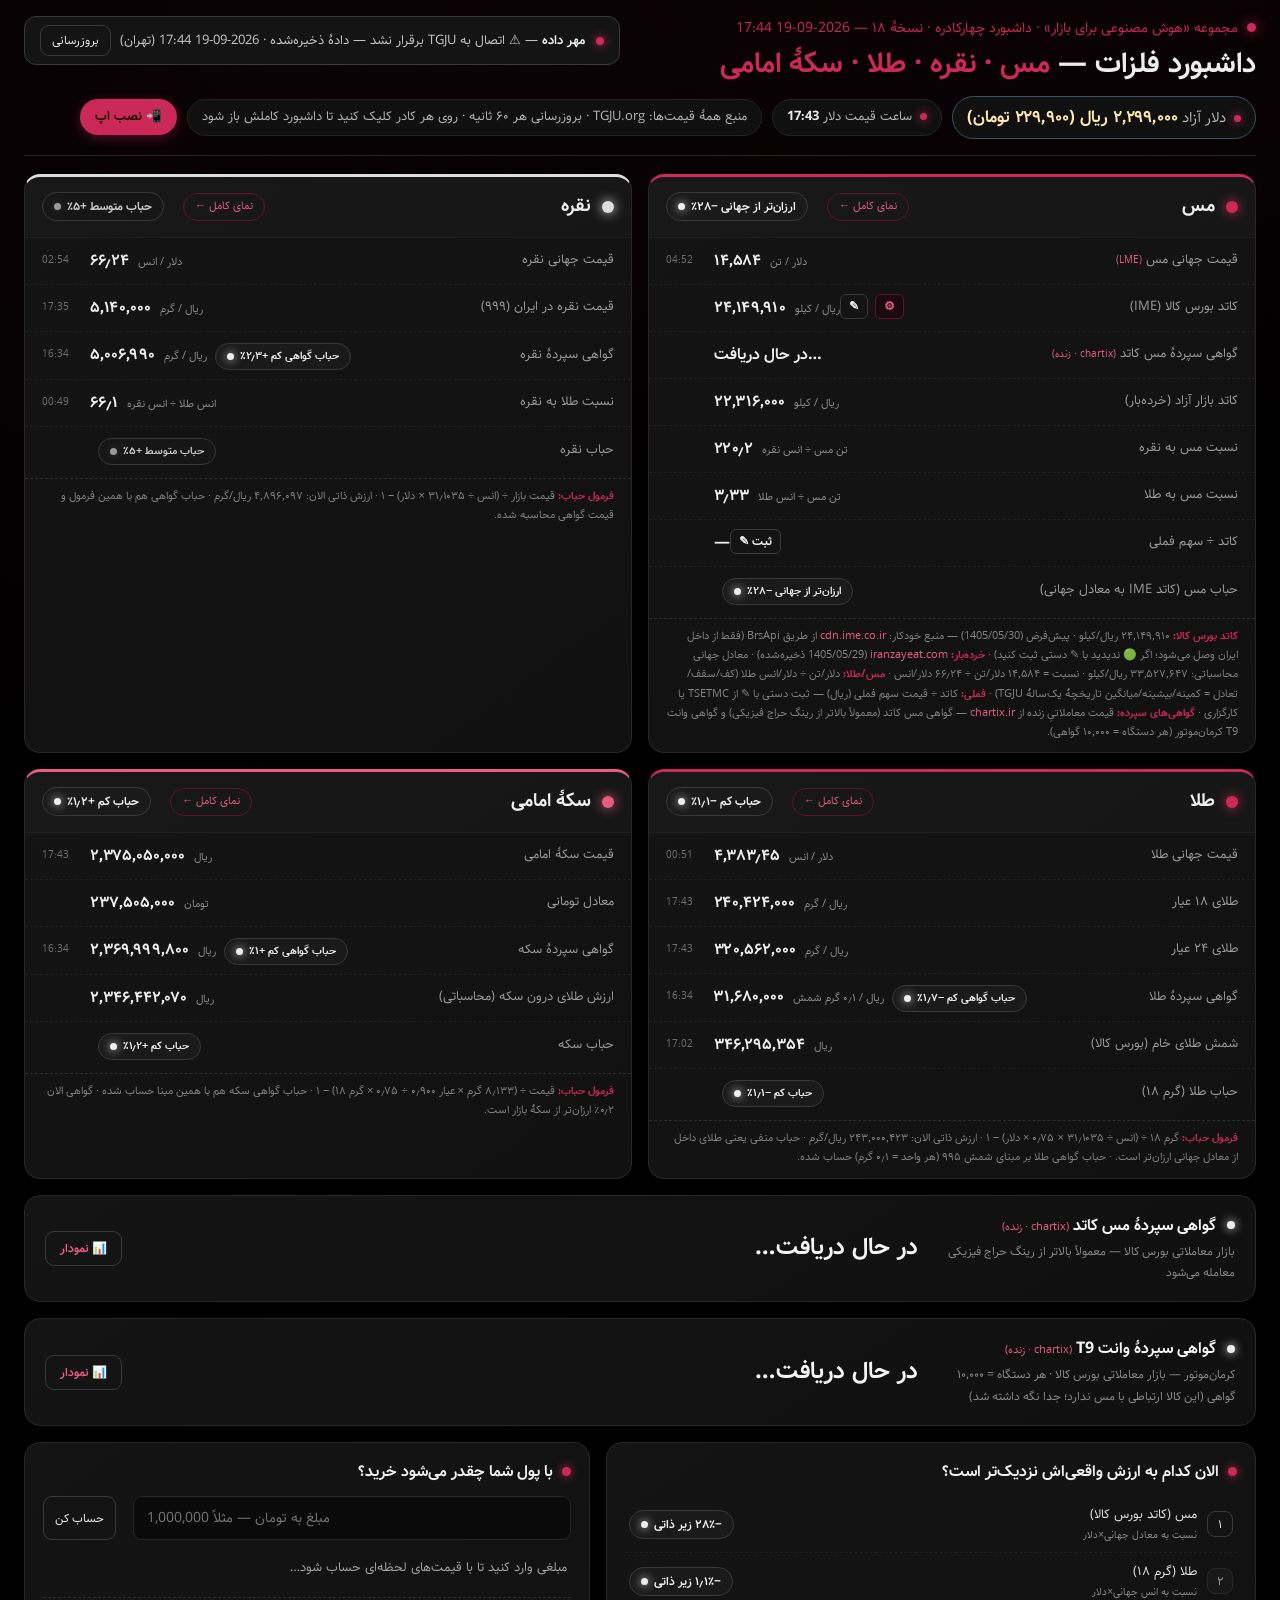
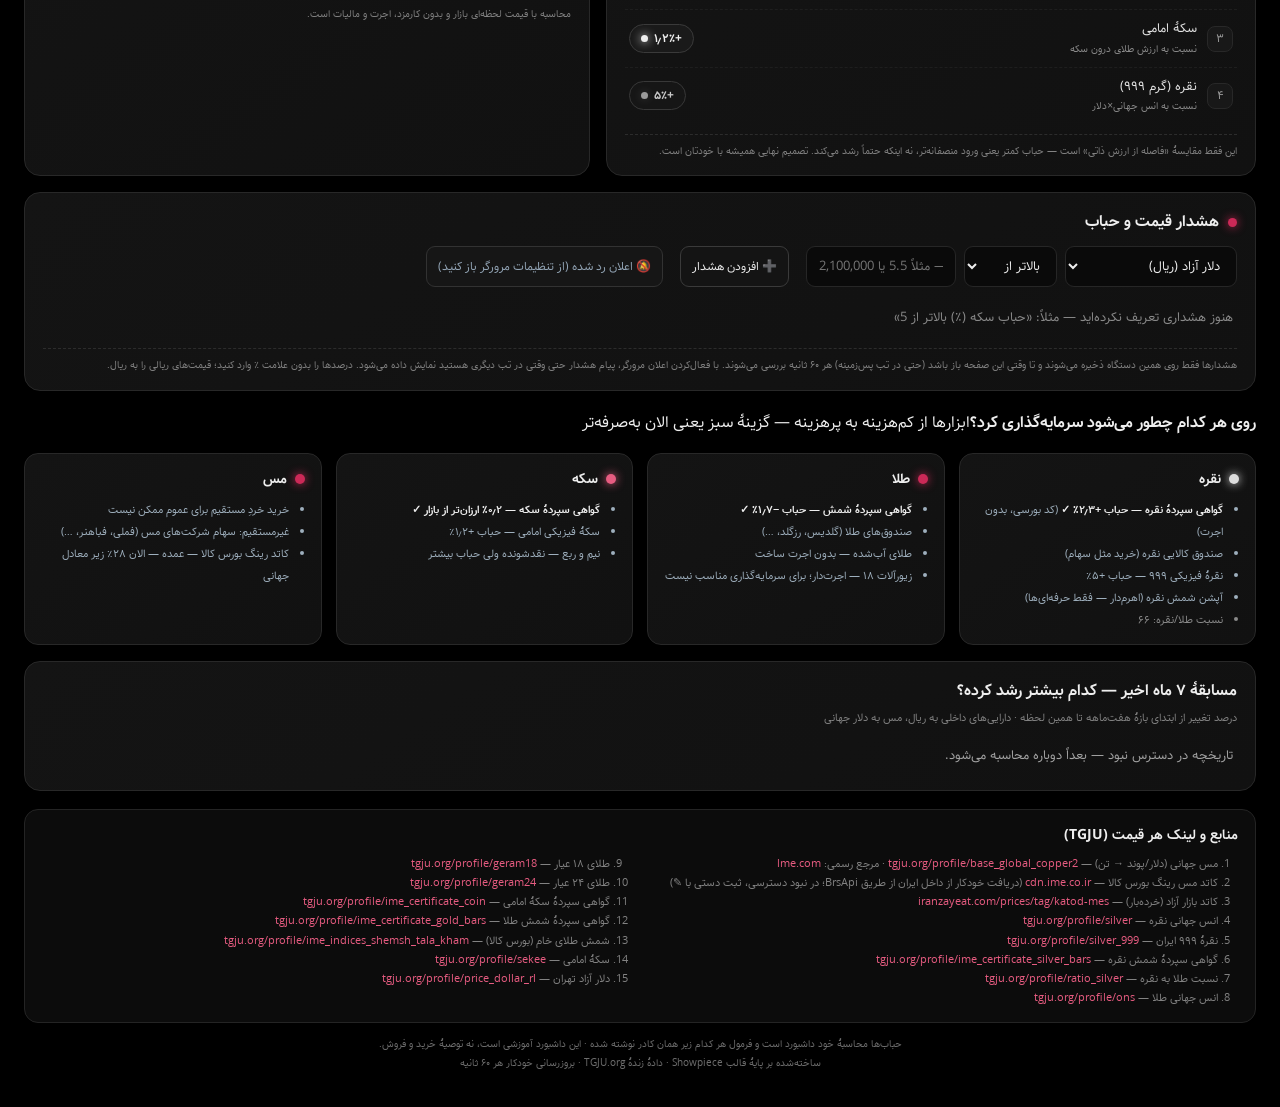
==== commit 41431109: "Add files via upload" ====
--- a/index.html
+++ b/index.html
@@ -165,7 +165,25 @@
 @keyframes bannerPulse{0%,100%{box-shadow:0 12px 40px rgba(0,0,0,.6),0 0 0 0 rgba(203,41,87,.35)}50%{box-shadow:0 12px 40px rgba(0,0,0,.6),0 0 24px 4px rgba(203,41,87,.4)}}
 @keyframes redPulse{0%,100%{box-shadow:0 0 0 0 rgba(203,41,87,0)}50%{box-shadow:0 0 22px 3px rgba(203,41,87,.35)}}
 .metal-card.alerted{border-color:#8f1f41;animation:redPulse 1.6s infinite}
-@media(max-width:1000px){.metal-grid{grid-template-columns:1fr}h1{font-size:22px}.sources ol{columns:1}}
+.cert-strip{margin-top:16px;background:linear-gradient(145deg,#141414,#101010);border:1px solid #282828;border-radius:16px;padding:16px 20px;display:flex;flex-wrap:wrap;align-items:center;gap:14px 26px;animation:cardIn .6s .45s cubic-bezier(.16,1,.3,1) backwards;transition:border-color .22s}
+.cert-strip:hover{border-color:#3b3b3b}
+.cs-main{min-width:230px;flex:1}
+.cs-title{font-size:16px;font-weight:800;color:#f5f5f5}
+.cs-title a{color:#e75c81;text-decoration:none;font-size:11px;font-weight:400}
+.cs-note{display:block;color:#8a8a8a;font-size:11.5px;line-height:1.9;margin-top:2px}
+.cs-price{font-size:24px;font-weight:900;color:#f5f5f5;white-space:nowrap}
+.cs-price small{font-size:12px;color:#8a8a8a;font-weight:400;margin-right:6px}
+.cs-date{display:block;font-size:10.5px;color:#757575;text-align:left;margin-top:2px}
+.ret-chips{display:flex;gap:7px;flex-wrap:wrap}
+.ret-chip{background:#101010;border:1px solid #262626;border-radius:10px;padding:5px 12px;text-align:center;min-width:74px}
+.ret-chip small{display:block;font-size:9.5px;color:#8a8a8a;line-height:1.6}
+.ret-chip b{font-size:13px;font-weight:800;direction:ltr;unicode-bidi:embed}
+.ret-chip b.u{color:#32d38b}.ret-chip b.d{color:#ff6262}.ret-chip b.n{color:#c9c9c9}
+.cs-chart{width:100%;display:none;margin-top:14px}
+.cs-chart iframe{width:100%;height:480px;border:0;border-radius:12px;background:#0d0d0d}
+.cs-chartbtn{border:1px solid #3a3a3a;background:#141414;color:#e75c81;border-radius:9px;padding:6px 14px;cursor:pointer;font:inherit;font-size:12px;font-weight:700;transition:background .2s,transform .15s;flex:none}
+.cs-chartbtn:hover{background:#1f1f1f;transform:translateY(-1px)}
+@media(max-width:1000px){.metal-grid{grid-template-columns:1fr}h1{font-size:22px}.sources ol{columns:1}.cs-chart iframe{height:380px}}
 @media(max-width:700px){
   .shell{width:calc(100% - 20px)}
   .hero{min-height:0;padding-top:4px}
@@ -207,7 +225,7 @@
   <header class="hero">
     <div class="source-stamp" id="stampBox" title="برای عیب‌یابی کلیک کنید"><span class="ring" id="ringWrap"><svg viewBox="0 0 36 36"><circle class="rbg" cx="18" cy="18" r="15.5"/><circle class="arc" id="ringArc" cx="18" cy="18" r="15.5"/></svg><b id="ringNum">۶۰</b></span><span class="live-dot" id="liveDot"></span> <b>مهر داده</b> — <span id="stampText">در حال بارگذاری…</span><button class="refresh-btn" id="refreshBtn">بروزرسانی</button></div>
     <div id="diagPanel" class="diag-panel"></div>
-    <div class="brandline">مجموعه «هوش مصنوعی برای بازار» · داشبورد چهارکادره · نسخهٔ ۱۷ (تم رز)</div>
+    <div class="brandline">مجموعه «هوش مصنوعی برای بازار» · داشبورد چهارکادره · نسخهٔ ۱۸ — 2026-09-19 17:44</div>
     <h1>داشبورد فلزات — <em>مس · نقره · طلا · سکهٔ امامی</em></h1>
     <div class="meta-row">
       <span class="pill big">دلار آزاد <strong id="pillDollar">—</strong></span>
@@ -240,6 +258,29 @@
       <div id="rows_coin"></div>
       <div class="m-note" id="note_coin"></div>
     </section>
+  </div>
+
+  <div class="cert-strip" id="ccStrip">
+    <div class="cs-main">
+      <span class="cs-title"><span class="live-dot"></span> گواهی سپردهٔ مس کاتد <a href="https://chartix.ir/market/bourse_kala/COPPERCTHD">(chartix · زنده)</a></span>
+      <span class="cs-note">بازار معاملاتی بورس کالا — معمولاً بالاتر از رینگ حراج فیزیکی معامله می‌شود</span>
+    </div>
+    <div class="cs-price" id="ccPrice">…</div>
+    <div class="ret-chips" id="ccRets" style="flex:2"></div>
+    <button class="cs-chartbtn" id="chartbtn_cc">📊 نمودار</button>
+    <div class="cs-chart" id="chart_cc"></div>
+  </div>
+
+  <div class="cert-strip" id="t9Strip">
+    <div class="cs-main">
+      <span class="cs-title"><span class="live-dot"></span> گواهی سپردهٔ وانت T9 <a href="https://chartix.ir/market/bourse_kala/KMCT9">(chartix · زنده)</a></span>
+      <span class="cs-note">کرمان‌موتور — بازار معاملاتی بورس کالا · هر دستگاه = ۱۰٬۰۰۰ گواهی (این کالا ارتباطی با مس ندارد؛ جدا نگه داشته شد)</span>
+    </div>
+    <div class="cs-price" id="t9Price">…</div>
+    <div class="ret-chips" id="t9Rets" style="flex:2"></div>
+    <button class="cs-chartbtn" id="chartbtn_t9">📊 نمودار</button>
+    <div class="cs-chart" id="chart_t9"></div>
+  </div>
   </div>
 
   <section class="ideas-grid">
@@ -391,7 +432,14 @@
   if(!pm) return null;
   var price = parseInt(String(pm[1]).replace(/,/g,''), 10);
   if(!(price > 1000000)) return null;
-  return {price:price, date:dm?dm[1]:''};
+  var ret = {};
+  [['d1','یک روزه'],['w1','یک هفته'],['m1','یک ماهه'],['m3','سه ماهه'],['m6','شش ماهه']].forEach(function(p){
+    var m = tx.match(new RegExp(p[1] + '(\\s-?[\\d.]+)%'));
+    if(m) ret[p[0]] = parseFloat(m[1]);
+  });
+  var md = tx.match(/با تغییرات (-?[\d.]+)%/); if(md) ret.d1 = parseFloat(md[1]);
+  var mw = tx.match(/با بازدهی (-?[\d.]+)%/); if(mw) ret.w1 = parseFloat(mw[1]);
+  return {price:price, date:dm?dm[1]:'', ret:ret};
 }
 function fetchChartixOne(sym, storeKey, apply){
   var url = 'https://r.jina.ai/https://chartix.ir/market/bourse_kala/' + sym + '?r=' + Date.now();
@@ -526,6 +574,40 @@
   if (key !== undefined) PREV[key] = numval;
   return '<div class="m-row'+cls+'"><span class="m-l">'+label+'</span><span class="m-v">'+valHtml+arrow+'</span><span class="m-t">'+(ts?t(ts):'')+'</span></div>';
 }
+function retChipsHtml(ret){
+  if(!ret) return '';
+  var L=[['d1','یک روزه'],['w1','یک هفته'],['m1','یک ماهه'],['m3','سه ماهه'],['m6','شش ماهه']], h='';
+  L.forEach(function(p){ var v=ret[p[0]]; if(v===undefined||isNaN(v)) return;
+    var cls=v>0?'u':(v<0?'d':'n');
+    h+='<span class="ret-chip"><small>'+p[1]+'</small><b class="'+cls+'">'+(v>0?'+':'')+fa(v,2)+'٪</b></span>';
+  });
+  return h?'<div class="ret-chips">'+h+'</div>':'';
+}
+function fillStrip(prefix, cert){
+  var pr=$(prefix+'Price'), rt=$(prefix+'Rets');
+  if(!pr) return;
+  if (cert && cert.price){
+    pr.innerHTML = fa(cert.price,0)+' <small>ریال</small><span class="cs-date">'+(cert.date||'')+'</span>';
+    rt.innerHTML = retChipsHtml(cert.ret);
+  } else { pr.textContent='در حال دریافت…'; rt.innerHTML=''; }
+}
+function renderCertStrip(){ fillStrip('t9',CERT_T9); fillStrip('cc',CERT_CU); }
+function toggleCertChart(id){
+  var box=$('chart_'+id);
+  if(!box) return;
+  if(!box.dataset.loaded){
+    var sym = id==='t9' ? 'KMCT9' : 'COPPERCTHD';
+    box.innerHTML = '<iframe loading="lazy" referrerpolicy="no-referrer" src="https://max.chartix.ir/dashboard?chart='+sym+'&type=watch-list"></iframe>';
+    box.dataset.loaded = '1';
+  }
+  box.style.display = box.style.display==='block' ? 'none' : 'block';
+  var btn=$('chartbtn_'+id);
+  if(btn) btn.textContent = box.style.display==='block' ? '▲ بستن نمودار' : '📊 نمودار';
+}
+['t9','cc'].forEach(function(id){
+  var b=$('chartbtn_'+id);
+  if(b&&b.addEventListener) b.addEventListener('click',function(){toggleCertChart(id);});
+});
 var PREV = {};
 function pulseCards(){ // پالس ملایم روی هر چهار کادر بعد از بروزرسانی موفق
   ['cu','ag','au','coin'].forEach(function(k){
@@ -592,12 +674,12 @@
     row('قیمت جهانی مس <a href="https://www.lme.com/metals/non-ferrous/lme-copper" style="color:#e75c81;text-decoration:none;font-size:10px">(LME)</a>', v(fa(cuTon,0),'دلار / تن'), cur.cuLb.ts, 'cu_w', cuTon, 0) +
     row('کاتد بورس کالا (IME)', v(fa(imeRial,0),'ریال / کیلو')+'<button id="katodEdit" class="mini-edit" title="ثبت دستی قیمت حراج">✎</button><button id="brsKeyBtn" class="mini-edit" title="کلید دریافت خودکار از بورس کالا" style="color:#e75c81;border-color:#5c152c;background:#1a0a10">⚙</button>', '', 'cu_ime', imeRial, 0) +
     row('گواهی سپردهٔ مس کاتد <a href="https://chartix.ir/market/bourse_kala/COPPERCTHD" style="color:#e75c81;text-decoration:none;font-size:10px">(chartix · زنده)</a>', CERT_CU ? v(fa(CERT_CU.price,0),'ریال')+'<small style="display:block;color:#8a8a8a;font-size:10px;white-space:normal;line-height:1.9">بازار معاملاتی گواهی'+(CERT_CU.date?' · '+CERT_CU.date:'')+'</small>' : 'در حال دریافت…', '', 'cu_cert', CERT_CU?CERT_CU.price:null, 0) +
-    row('گواهی سپردهٔ وانت T9 <a href="https://chartix.ir/market/bourse_kala/KMCT9" style="color:#e75c81;text-decoration:none;font-size:10px">(chartix · زنده)</a>', CERT_T9 ? v(fa(CERT_T9.price,0),'ریال')+'<small style="display:block;color:#8a8a8a;font-size:10px;white-space:normal;line-height:1.9">هر دستگاه = ۱۰٬۰۰۰ گواهی · بازار معاملاتی'+(CERT_T9.date?' · '+CERT_T9.date:'')+'</small>' : 'در حال دریافت…', '', 'cu_t9', CERT_T9?CERT_T9.price:null, 0) +
-    row('کاتد بازار آزاد (خرده‌بار)', katodRialKg ? v(fa(katodRialKg,0),'ریال / کیلو') : '—', '', 'cu_kb', katodRialKg, 0) +
+row('کاتد بازار آزاد (خرده‌بار)', katodRialKg ? v(fa(katodRialKg,0),'ریال / کیلو') : '—', '', 'cu_kb', katodRialKg, 0) +
     row('نسبت مس به نقره', v(fa(cuAg,1),'تن مس ÷ انس نقره'), '', 'cu_r', cuAg, 1) +
     row('نسبت مس به طلا', v(fa(cuAu,2),'تن مس ÷ انس طلا')+(cuAuLine?'<small style="display:block;color:#8fa1b5;font-size:10px;white-space:normal;line-height:1.9">'+cuAuLine+'</small>':''), '', 'cu_au', cuAu, 2) +
     row('کاتد ÷ سهم فملی', femeliVal, '', 'cu_fe', femRatio, 1) +
     row('حباب مس (کاتد IME به معادل جهانی)', gapChip(cuBub), '');
+  renderCertStrip();
   var kb = $('katodEdit'); if (kb && kb.addEventListener) kb.addEventListener('click', editKatod);
   var kk = $('brsKeyBtn'); if (kk && kk.addEventListener) kk.addEventListener('click', editBrsKey);
   var feB = $('femeliEdit'); if (feB && feB.addEventListener) feB.addEventListener('click', editFemeli);
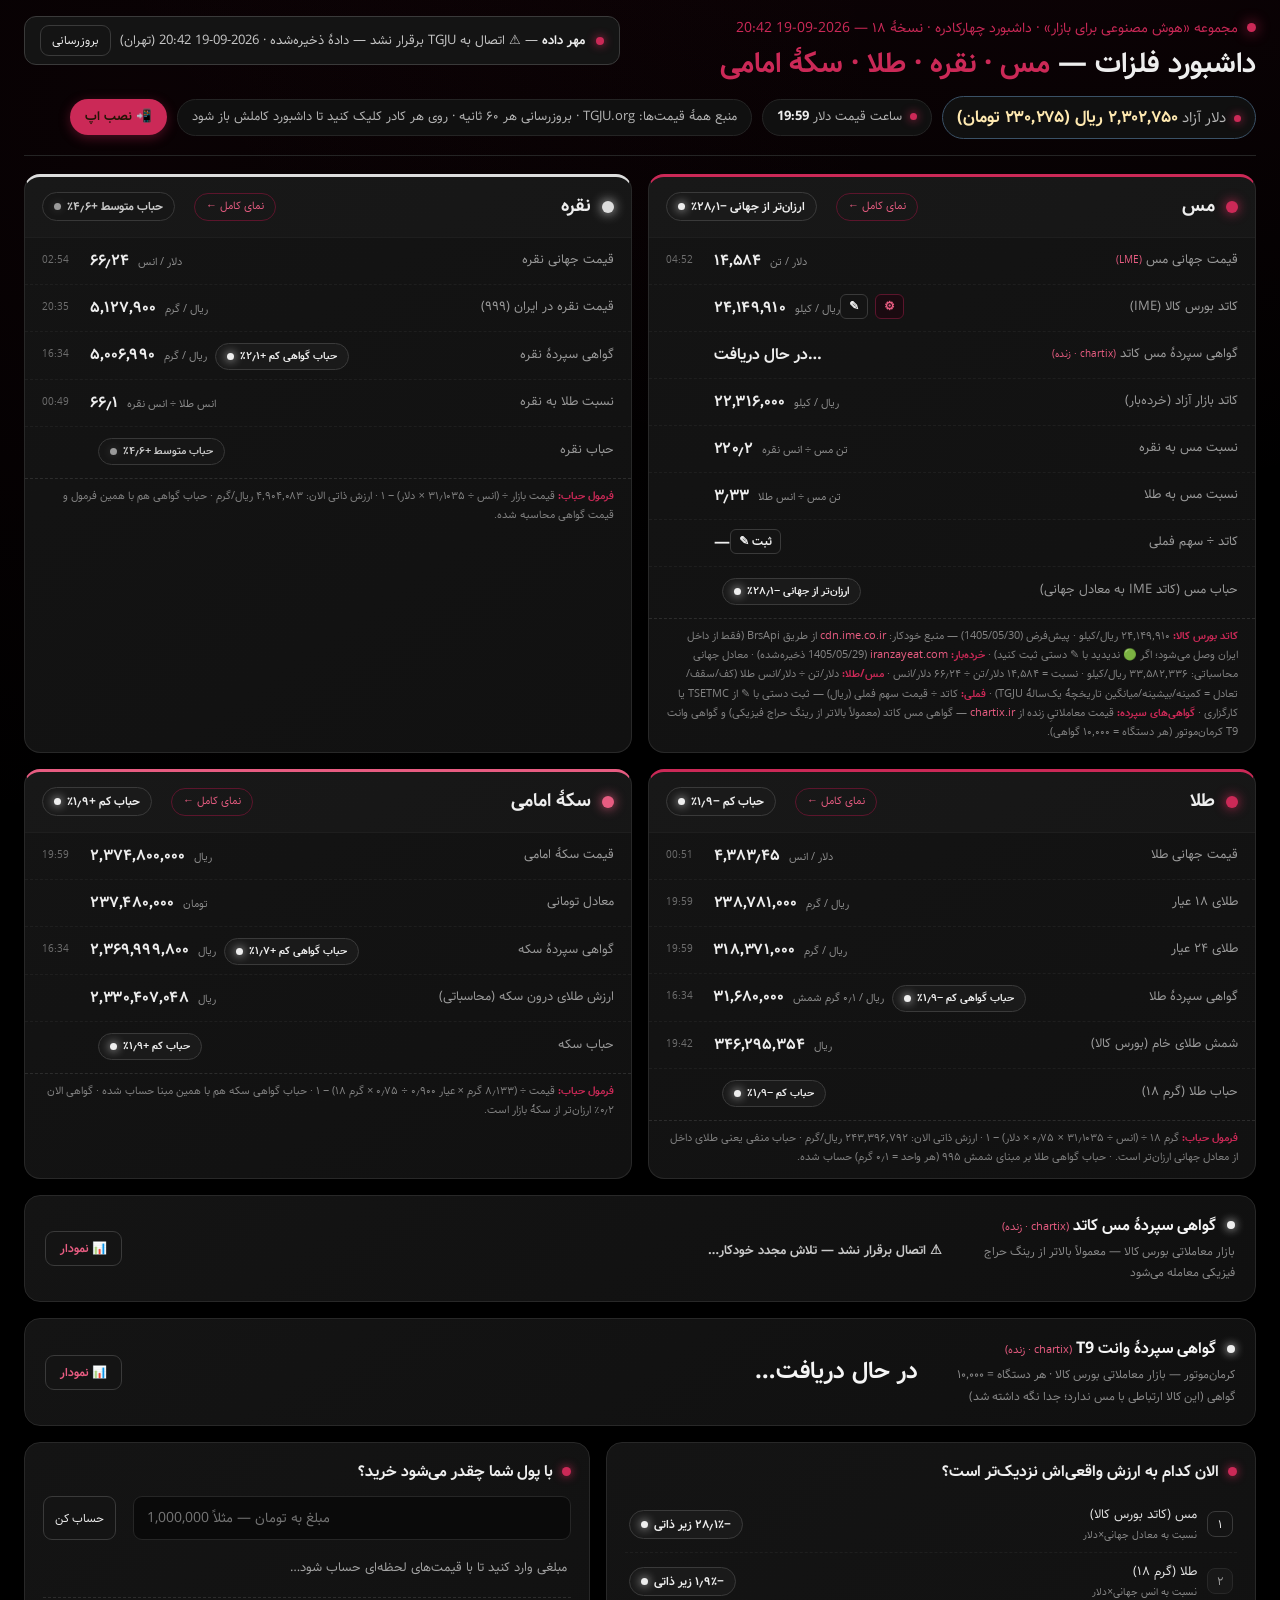
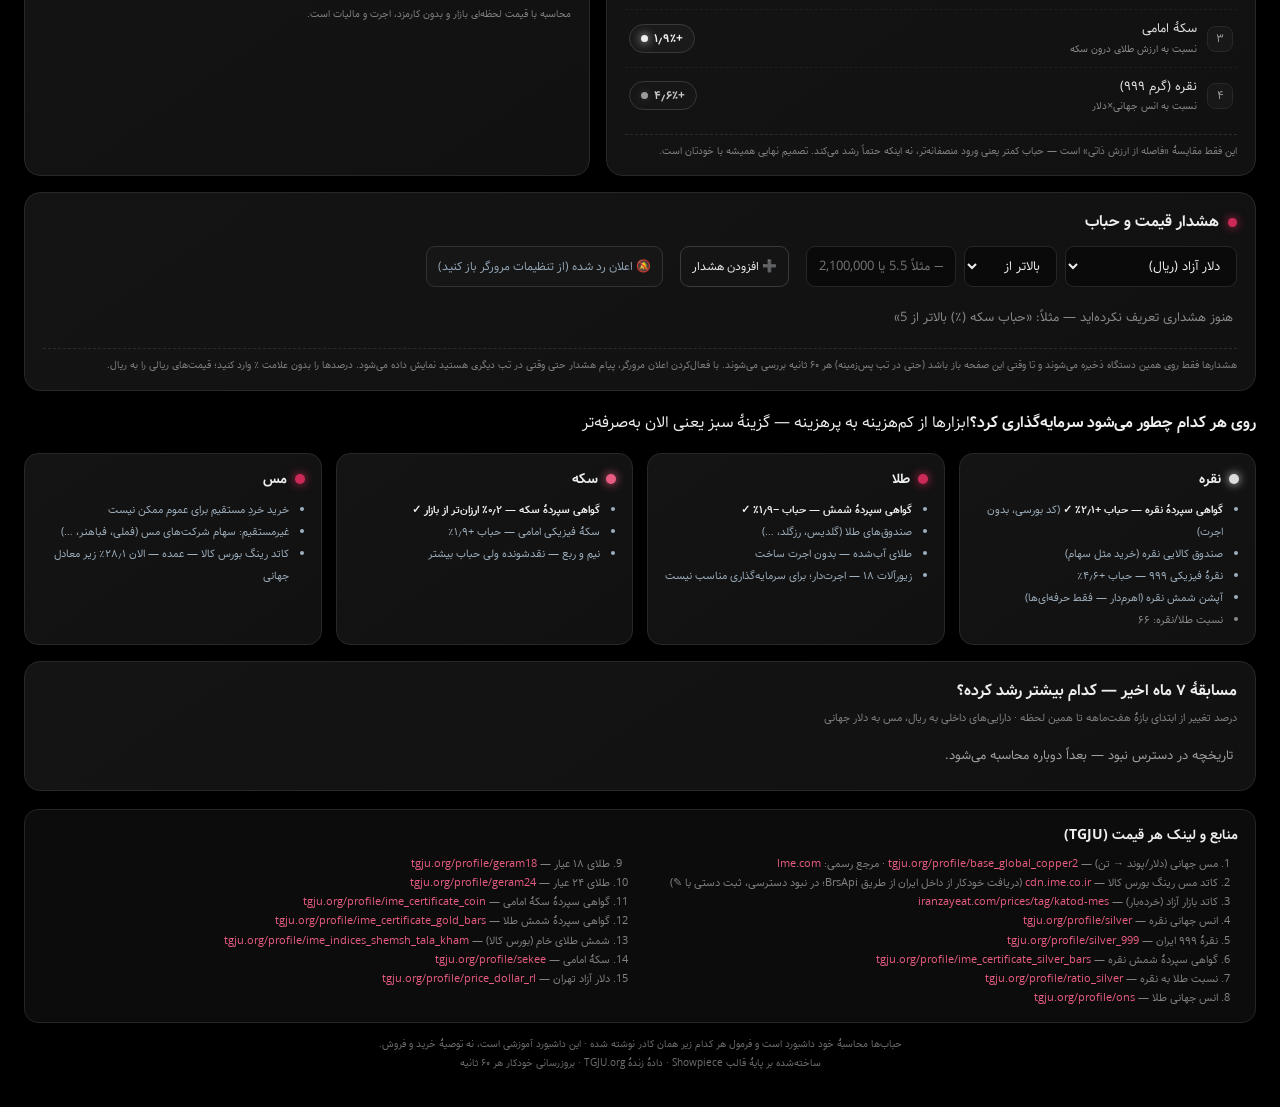
==== commit eab802da: "Add files via upload" ====
--- a/index.html
+++ b/index.html
@@ -225,7 +225,7 @@
   <header class="hero">
     <div class="source-stamp" id="stampBox" title="برای عیب‌یابی کلیک کنید"><span class="ring" id="ringWrap"><svg viewBox="0 0 36 36"><circle class="rbg" cx="18" cy="18" r="15.5"/><circle class="arc" id="ringArc" cx="18" cy="18" r="15.5"/></svg><b id="ringNum">۶۰</b></span><span class="live-dot" id="liveDot"></span> <b>مهر داده</b> — <span id="stampText">در حال بارگذاری…</span><button class="refresh-btn" id="refreshBtn">بروزرسانی</button></div>
     <div id="diagPanel" class="diag-panel"></div>
-    <div class="brandline">مجموعه «هوش مصنوعی برای بازار» · داشبورد چهارکادره · نسخهٔ ۱۸ — 2026-09-19 17:44</div>
+    <div class="brandline">مجموعه «هوش مصنوعی برای بازار» · داشبورد چهارکادره · نسخهٔ ۱۸ — 2026-09-19 20:42</div>
     <h1>داشبورد فلزات — <em>مس · نقره · طلا · سکهٔ امامی</em></h1>
     <div class="meta-row">
       <span class="pill big">دلار آزاد <strong id="pillDollar">—</strong></span>
@@ -422,43 +422,70 @@
   if (LAST_CUR) render(LAST_CUR);
 }
 /* ---- گواهی‌های سپردهٔ بورس کالا — زنده از chartix.ir (با واسطهٔ r.jina.ai برای CORS) ---- */
-var CERT_CU = null, CERT_T9 = null;
-try{ var _cc = JSON.parse(localStorage.getItem('metals.certCu')); if (_cc && _cc.price && Date.now()-_cc.t < 86400000) CERT_CU = _cc; }catch(e){}
-try{ var _ct = JSON.parse(localStorage.getItem('metals.certT9')); if (_ct && _ct.price && Date.now()-_ct.t < 86400000) CERT_T9 = _ct; }catch(e){}
-function parseChartix(tx){
+var CERT_CU = null, CERT_T9 = null, CERT_TRIED = {}, CERT_FAIL = {}, CERT_TIMERS = {};
+function certRead(key){
+  try{
+    var v = JSON.parse(localStorage.getItem(key));
+    if (v && v.price) return v;
+  }catch(e){}
+  return null;
+}
+CERT_CU = certRead('metals.certCu'); CERT_T9 = certRead('metals.certT9');
+function parseChartixAny(tx){
+  if(!tx) return null;
   var pm = tx.match(/قیمت فعلی این نماد برابر با\s*\*{0,2}([\d,]{6,12})/);
-  if(!pm) pm = tx.match(/([\d]{2,3},\d{3},\d{3})/);
   var dm = tx.match(/Title:[\s\S]*?\(([^)]+)\)/);
+  if(!pm) pm = tx.match(/([\d]{2,3},\d{3},\d{3})(?:<[^>]*>|\s){0,12}(?:IRR|ریال)/) || tx.match(/"price"\s*:\s*"?([\d]{7,10})/);
   if(!pm) return null;
   var price = parseInt(String(pm[1]).replace(/,/g,''), 10);
   if(!(price > 1000000)) return null;
   var ret = {};
-  [['d1','یک روزه'],['w1','یک هفته'],['m1','یک ماهه'],['m3','سه ماهه'],['m6','شش ماهه']].forEach(function(p){
-    var m = tx.match(new RegExp(p[1] + '(\\s-?[\\d.]+)%'));
-    if(m) ret[p[0]] = parseFloat(m[1]);
-  });
   var md = tx.match(/با تغییرات (-?[\d.]+)%/); if(md) ret.d1 = parseFloat(md[1]);
   var mw = tx.match(/با بازدهی (-?[\d.]+)%/); if(mw) ret.w1 = parseFloat(mw[1]);
   return {price:price, date:dm?dm[1]:'', ret:ret};
 }
-function fetchChartixOne(sym, storeKey, apply){
-  var url = 'https://r.jina.ai/https://chartix.ir/market/bourse_kala/' + sym + '?r=' + Date.now();
-  return fetch(url, {cache:'no-store'})
-  .then(function(r){ if(!r.ok) throw 0; return r.text(); })
-  .then(function(tx){
-    var k = parseChartix(tx);
-    if(!k) return;
-    k.t = Date.now();
-    apply(k);
-    try{ localStorage.setItem(storeKey, JSON.stringify(k)); }catch(e){}
-    if (LAST_CUR) render(LAST_CUR);
-  }).catch(function(){ /* دفعهٔ بعد */ });
+function fetchCertOne(sym, storeKey, apply){
+  var urls = [
+    'https://chartix.ir/market/bourse_kala/' + sym,
+    'https://r.jina.ai/https://chartix.ir/market/bourse_kala/' + sym,
+    'https://api.allorigins.win/raw?url=' + encodeURIComponent('https://chartix.ir/market/bourse_kala/' + sym),
+    'https://api.codetabs.com/v1/proxy?quest=' + encodeURIComponent('https://chartix.ir/market/bourse_kala/' + sym)
+  ], i = 0;
+  function tryNext(){
+    if(i >= urls.length){ apply(null); return; }
+    var done = false;
+    var timer = setTimeout(function(){ if(!done){ done = true; tryNext(); } }, 12000);
+    fetch(urls[i++], {cache:'no-store'}).then(function(r){
+      if(!r.ok) throw new Error('http');
+      return r.text();
+    }).then(function(tx){
+      if(done) return; done = true; clearTimeout(timer);
+      var k = parseChartixAny(tx);
+      if(!k) throw new Error('parse');
+      k.t = Date.now();
+      apply(k);
+      try{ localStorage.setItem(storeKey, JSON.stringify(k)); }catch(e){}
+    }).catch(function(){ if(!done){ done = true; clearTimeout(timer); tryNext(); } });
+  }
+  tryNext();
+}
+function certRetry(kind, fn){
+  CERT_FAIL[kind] = Math.min((CERT_FAIL[kind]||0) + 1, 4);
+  var delay = Math.min(30000 * Math.pow(2, CERT_FAIL[kind]-1), 600000);
+  clearTimeout(CERT_TIMERS[kind]);
+  CERT_TIMERS[kind] = setTimeout(fn, delay);
+}
+function t9done(k){
+  if(k){ CERT_T9 = k; CERT_FAIL.t9 = 0; } else { CERT_TRIED.t9 = true; certRetry('t9', function(){ fetchCertOne('KMCT9','metals.certT9', t9done); }); }
+  if (LAST_CUR) render(LAST_CUR);
+}
+function cuDone(k){
+  if(k){ CERT_CU = k; CERT_FAIL.cu = 0; } else { CERT_TRIED.cu = true; certRetry('cu', function(){ fetchCertOne('COPPERCTHD','metals.certCu', cuDone); }); }
+  if (LAST_CUR) render(LAST_CUR);
+  setTimeout(function(){ if(!(CERT_T9 && CERT_T9.t && Date.now()-CERT_T9.t < 600000)) fetchCertOne('KMCT9','metals.certT9', t9done); }, 2500);
 }
 function fetchChartix(){
-  return Promise.all([
-    fetchChartixOne('COPPERCTHD', 'metals.certCu', function(k){ CERT_CU = k; }),
-    fetchChartixOne('KMCT9',      'metals.certT9', function(k){ CERT_T9 = k; })
-  ]);
+  fetchCertOne('COPPERCTHD', 'metals.certCu', cuDone);
 }
 /* ---- سهم فملی (ثبت دستی — منبع خودکار مطمئنی در TGJU نیست) ---- */
 var FEMELI = null;
@@ -583,15 +610,19 @@
   });
   return h?'<div class="ret-chips">'+h+'</div>':'';
 }
-function fillStrip(prefix, cert){
+function fillStrip(prefix, cert, tried){
   var pr=$(prefix+'Price'), rt=$(prefix+'Rets');
   if(!pr) return;
   if (cert && cert.price){
-    pr.innerHTML = fa(cert.price,0)+' <small>ریال</small><span class="cs-date">'+(cert.date||'')+'</span>';
+    var stale = cert.t && (Date.now()-cert.t > 86400000);
+    pr.innerHTML = fa(cert.price,0)+' <small>ریال</small><span class="cs-date">'+(cert.date||'')+(stale?' · (قدیمی)':'')+'</span>';
     rt.innerHTML = retChipsHtml(cert.ret);
+  } else if (tried) {
+    pr.innerHTML = '<span style="font-size:13px;color:#c9c9c9">⚠ اتصال برقرار نشد — تلاش مجدد خودکار…</span>';
+    rt.innerHTML = '';
   } else { pr.textContent='در حال دریافت…'; rt.innerHTML=''; }
 }
-function renderCertStrip(){ fillStrip('t9',CERT_T9); fillStrip('cc',CERT_CU); }
+function renderCertStrip(){ fillStrip('t9',CERT_T9,CERT_TRIED.t9); fillStrip('cc',CERT_CU,CERT_TRIED.cu); }
 function toggleCertChart(id){
   var box=$('chart_'+id);
   if(!box) return;
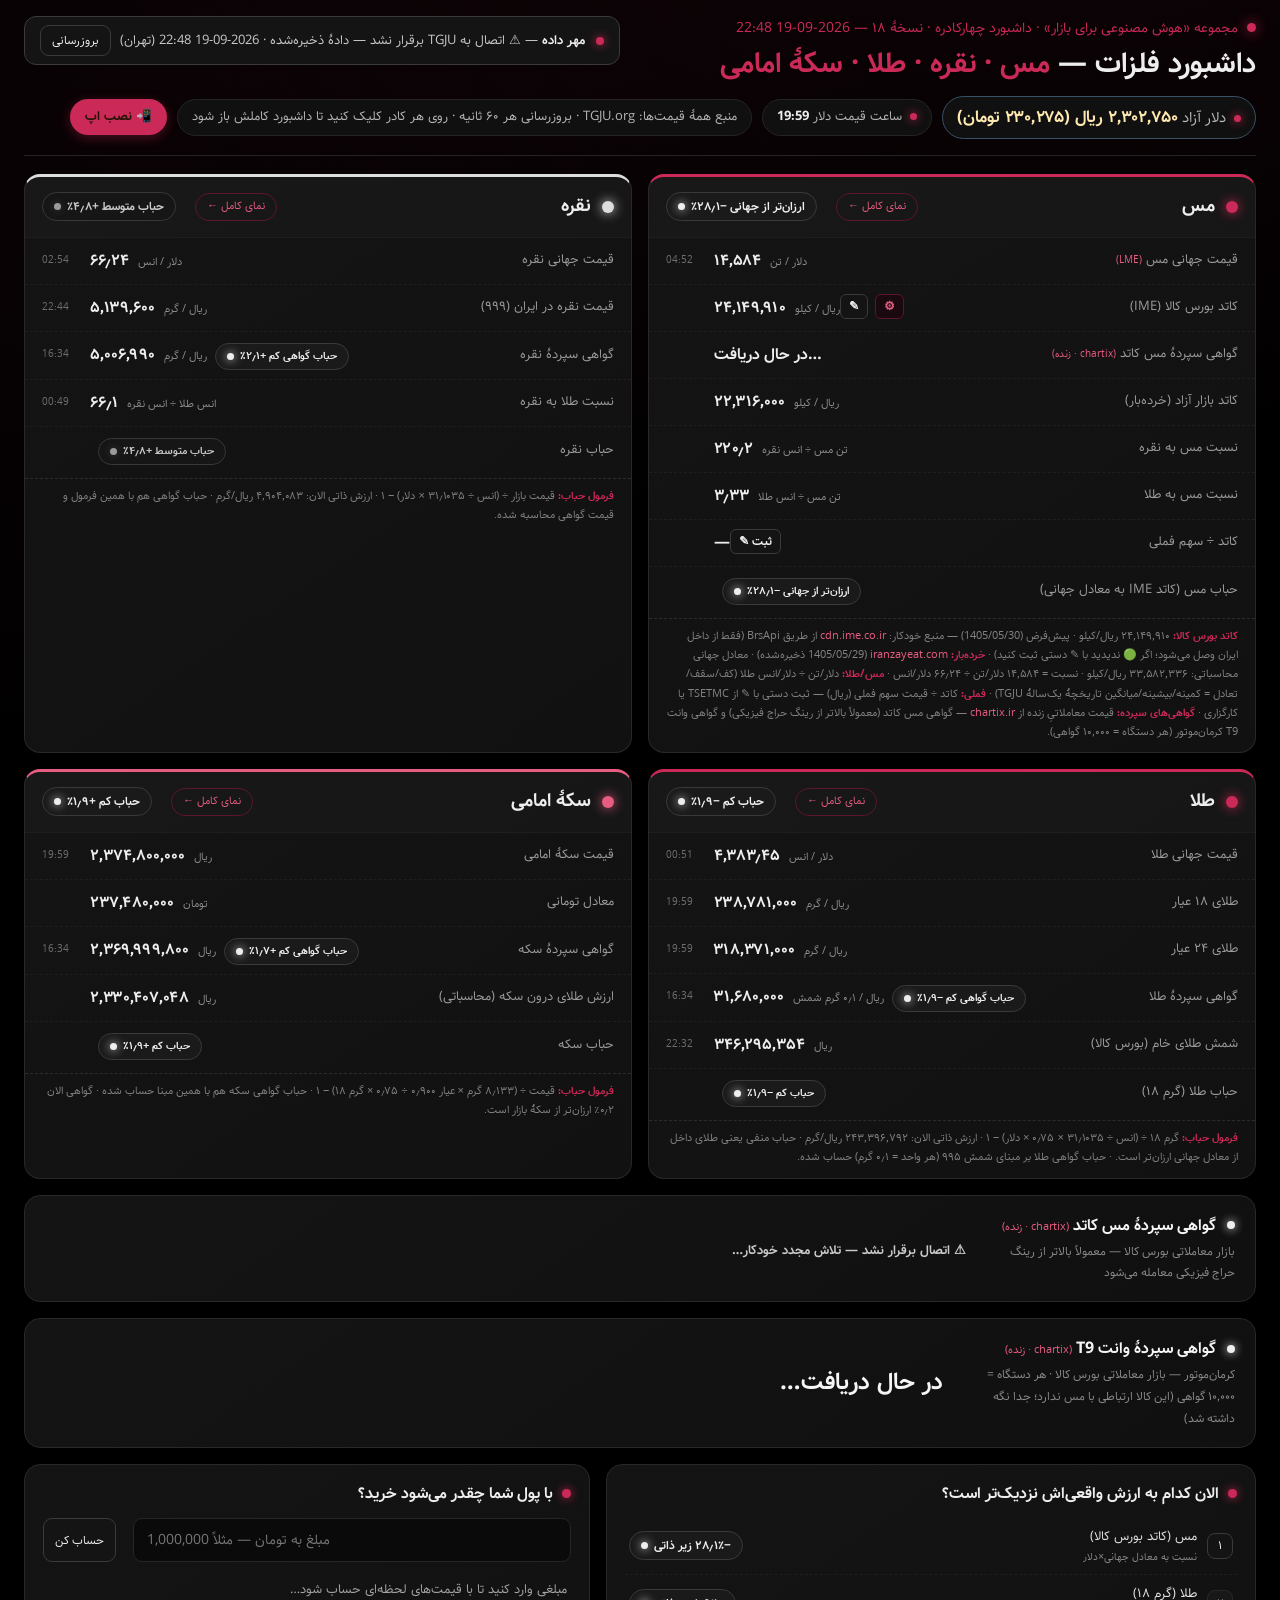
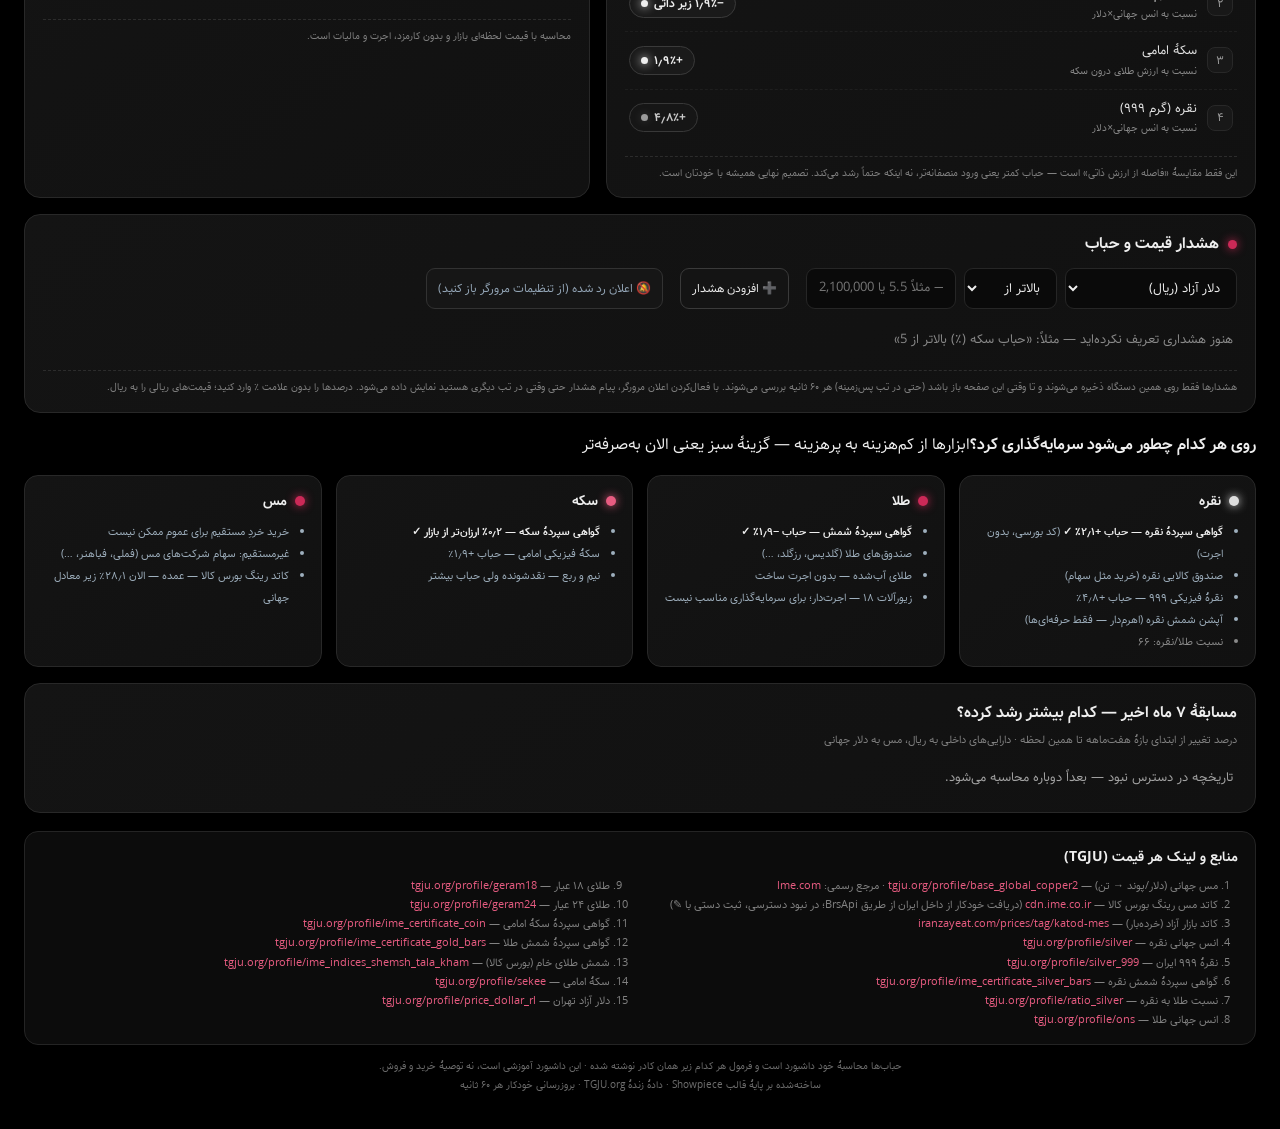
==== commit a9460f42: "Add files via upload" ====
--- a/index.html
+++ b/index.html
@@ -181,8 +181,8 @@
 .ret-chip b.u{color:#32d38b}.ret-chip b.d{color:#ff6262}.ret-chip b.n{color:#c9c9c9}
 .cs-chart{width:100%;display:none;margin-top:14px}
 .cs-chart iframe{width:100%;height:480px;border:0;border-radius:12px;background:#0d0d0d}
-.cs-chartbtn{border:1px solid #3a3a3a;background:#141414;color:#e75c81;border-radius:9px;padding:6px 14px;cursor:pointer;font:inherit;font-size:12px;font-weight:700;transition:background .2s,transform .15s;flex:none}
-.cs-chartbtn:hover{background:#1f1f1f;transform:translateY(-1px)}
+.cs-spark{width:150px;height:40px;flex:none;opacity:.95}
+@media(max-width:700px){.cs-spark{display:none}}
 @media(max-width:1000px){.metal-grid{grid-template-columns:1fr}h1{font-size:22px}.sources ol{columns:1}.cs-chart iframe{height:380px}}
 @media(max-width:700px){
   .shell{width:calc(100% - 20px)}
@@ -225,7 +225,7 @@
   <header class="hero">
     <div class="source-stamp" id="stampBox" title="برای عیب‌یابی کلیک کنید"><span class="ring" id="ringWrap"><svg viewBox="0 0 36 36"><circle class="rbg" cx="18" cy="18" r="15.5"/><circle class="arc" id="ringArc" cx="18" cy="18" r="15.5"/></svg><b id="ringNum">۶۰</b></span><span class="live-dot" id="liveDot"></span> <b>مهر داده</b> — <span id="stampText">در حال بارگذاری…</span><button class="refresh-btn" id="refreshBtn">بروزرسانی</button></div>
     <div id="diagPanel" class="diag-panel"></div>
-    <div class="brandline">مجموعه «هوش مصنوعی برای بازار» · داشبورد چهارکادره · نسخهٔ ۱۸ — 2026-09-19 20:42</div>
+    <div class="brandline">مجموعه «هوش مصنوعی برای بازار» · داشبورد چهارکادره · نسخهٔ ۱۸ — 2026-09-19 22:48</div>
     <h1>داشبورد فلزات — <em>مس · نقره · طلا · سکهٔ امامی</em></h1>
     <div class="meta-row">
       <span class="pill big">دلار آزاد <strong id="pillDollar">—</strong></span>
@@ -267,8 +267,7 @@
     </div>
     <div class="cs-price" id="ccPrice">…</div>
     <div class="ret-chips" id="ccRets" style="flex:2"></div>
-    <button class="cs-chartbtn" id="chartbtn_cc">📊 نمودار</button>
-    <div class="cs-chart" id="chart_cc"></div>
+    <svg class="cs-spark" id="ccSpark" viewBox="0 0 150 40"></svg>
   </div>
 
   <div class="cert-strip" id="t9Strip">
@@ -278,8 +277,7 @@
     </div>
     <div class="cs-price" id="t9Price">…</div>
     <div class="ret-chips" id="t9Rets" style="flex:2"></div>
-    <button class="cs-chartbtn" id="chartbtn_t9">📊 نمودار</button>
-    <div class="cs-chart" id="chart_t9"></div>
+    <svg class="cs-spark" id="t9Spark" viewBox="0 0 150 40"></svg>
   </div>
   </div>
 
@@ -465,6 +463,7 @@
       k.t = Date.now();
       apply(k);
       try{ localStorage.setItem(storeKey, JSON.stringify(k)); }catch(e){}
+      certHistPush(storeKey + '.hist', k.price);
     }).catch(function(){ if(!done){ done = true; clearTimeout(timer); tryNext(); } });
   }
   tryNext();
@@ -610,6 +609,34 @@
   });
   return h?'<div class="ret-chips">'+h+'</div>':'';
 }
+function certHistPush(key, price){
+  try{
+    var h = JSON.parse(localStorage.getItem(key)) || [];
+    var now = Date.now();
+    if(h.length && now - h[h.length-1].t < 300000){ h[h.length-1] = {t:h[h.length-1].t, p:price}; }
+    else h.push({t:now, p:price});
+    if(h.length > 400) h = h.slice(-400);
+    localStorage.setItem(key, JSON.stringify(h));
+  }catch(e){}
+}
+function certHistGet(key){
+  try{ var h = JSON.parse(localStorage.getItem(key)); if(Array.isArray(h) && h.length) return h; }catch(e){}
+  return null;
+}
+function sparkSvg(h){
+  if(!h) return '';
+  if(h.length === 1){
+    return '<svg class="cs-spark" viewBox="0 0 150 40"><circle cx="145" cy="20" r="3" fill="#cb2957"/><text x="6" y="25" fill="#8a8a8a" font-size="9">جمع‌آوری داده…</text></svg>';
+  }
+  var t0=h[0].t, t1=h[h.length-1].t, span=Math.max(t1-t0,1);
+  var ps=h.map(function(x){ return {x: 4 + (x.t-t0)/span*142, p:x.p}; });
+  var mn=Math.min.apply(null,ps.map(function(q){return q.p;})), mx=Math.max.apply(null,ps.map(function(q){return q.p;}));
+  if(mx-mn<1e-9){ mn-=1; mx+=1; }
+  ps.forEach(function(q){ q.y = 34 - (q.p-mn)/(mx-mn)*28; });
+  var line = ps.map(function(q){ return q.x.toFixed(1)+','+q.y.toFixed(1); }).join(' ');
+  var last = ps[ps.length-1];
+  return '<svg class="cs-spark" viewBox="0 0 150 40"><polyline points="'+line+'" fill="none" stroke="#cb2957" stroke-width="2" stroke-linejoin="round"/><circle cx="'+last.x.toFixed(1)+'" cy="'+last.y.toFixed(1)+'" r="3" fill="#eeeeee"/></svg>';
+}
 function fillStrip(prefix, cert, tried){
   var pr=$(prefix+'Price'), rt=$(prefix+'Rets');
   if(!pr) return;
@@ -621,24 +648,10 @@
     pr.innerHTML = '<span style="font-size:13px;color:#c9c9c9">⚠ اتصال برقرار نشد — تلاش مجدد خودکار…</span>';
     rt.innerHTML = '';
   } else { pr.textContent='در حال دریافت…'; rt.innerHTML=''; }
+  var sp = $(prefix+'Spark');
+  if(sp) sp.innerHTML = sparkSvg(certHistGet('metals.'+(prefix==='t9'?'certT9':'certCu')+'.hist'));
 }
 function renderCertStrip(){ fillStrip('t9',CERT_T9,CERT_TRIED.t9); fillStrip('cc',CERT_CU,CERT_TRIED.cu); }
-function toggleCertChart(id){
-  var box=$('chart_'+id);
-  if(!box) return;
-  if(!box.dataset.loaded){
-    var sym = id==='t9' ? 'KMCT9' : 'COPPERCTHD';
-    box.innerHTML = '<iframe loading="lazy" referrerpolicy="no-referrer" src="https://max.chartix.ir/dashboard?chart='+sym+'&type=watch-list"></iframe>';
-    box.dataset.loaded = '1';
-  }
-  box.style.display = box.style.display==='block' ? 'none' : 'block';
-  var btn=$('chartbtn_'+id);
-  if(btn) btn.textContent = box.style.display==='block' ? '▲ بستن نمودار' : '📊 نمودار';
-}
-['t9','cc'].forEach(function(id){
-  var b=$('chartbtn_'+id);
-  if(b&&b.addEventListener) b.addEventListener('click',function(){toggleCertChart(id);});
-});
 var PREV = {};
 function pulseCards(){ // پالس ملایم روی هر چهار کادر بعد از بروزرسانی موفق
   ['cu','ag','au','coin'].forEach(function(k){
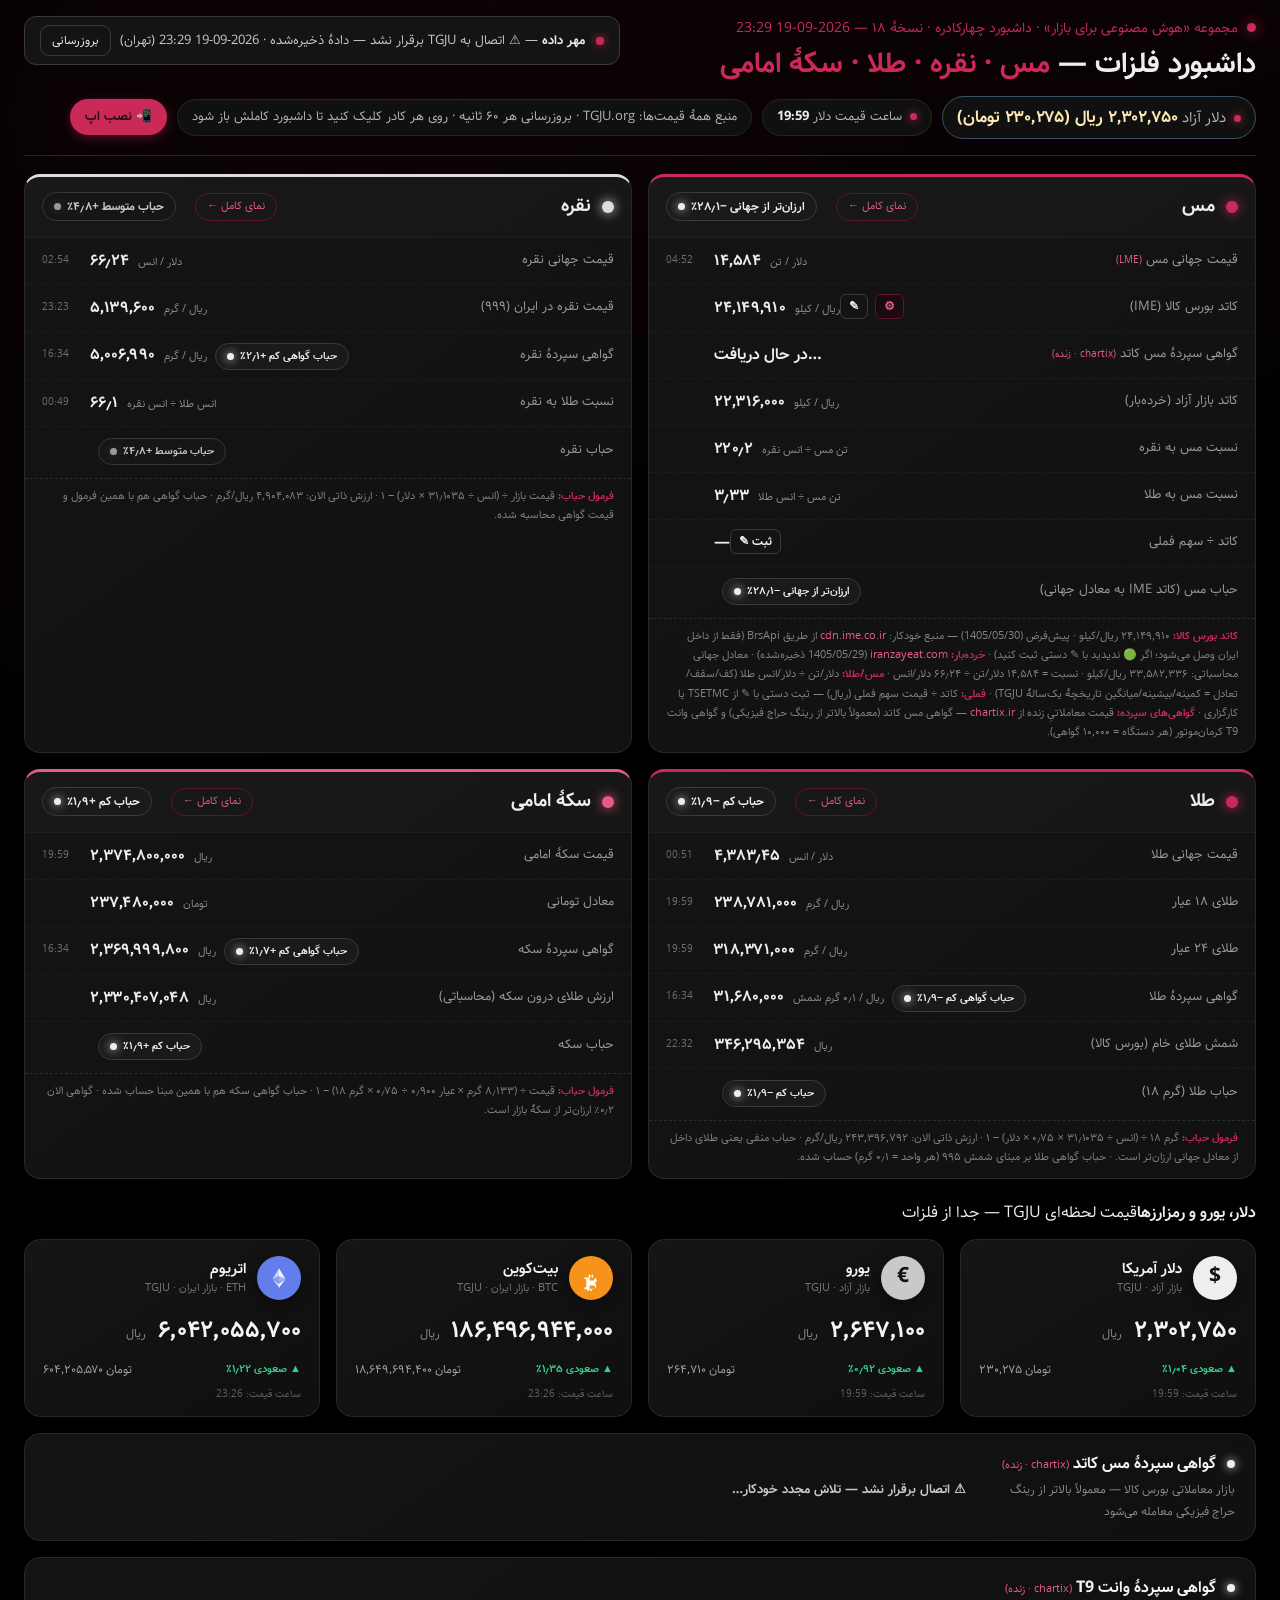
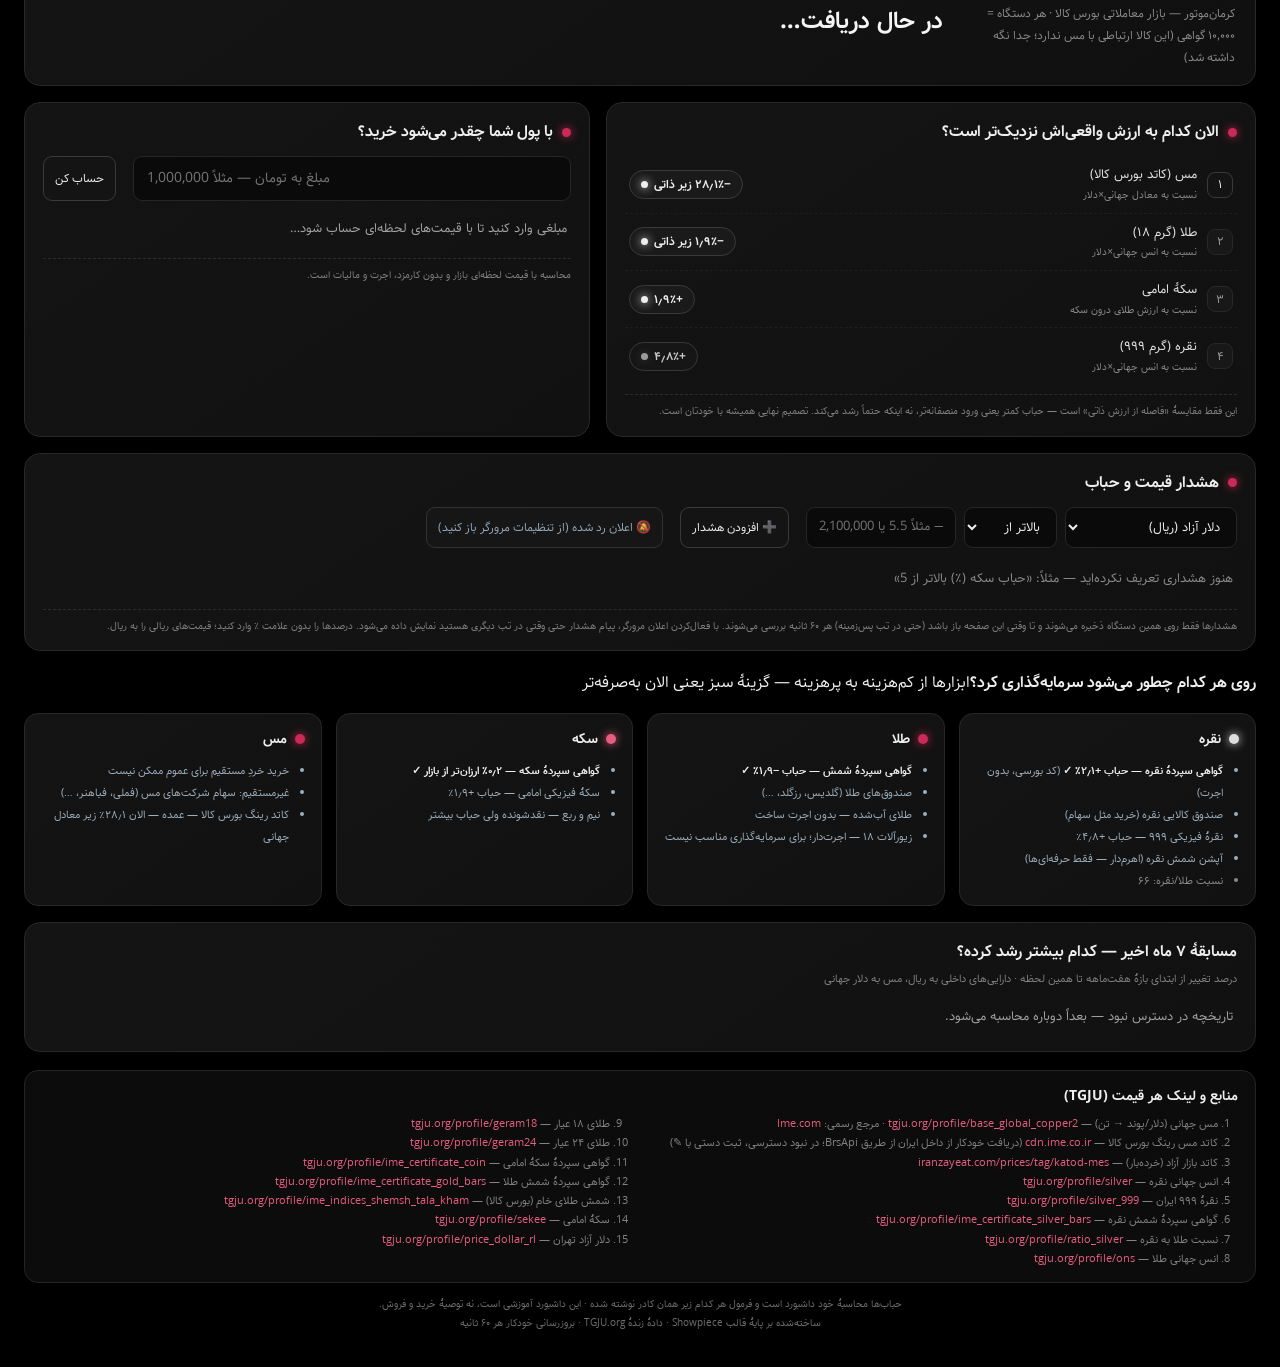
==== commit 1483b832: "Add files via upload" ====
--- a/index.html
+++ b/index.html
@@ -165,6 +165,27 @@
 @keyframes bannerPulse{0%,100%{box-shadow:0 12px 40px rgba(0,0,0,.6),0 0 0 0 rgba(203,41,87,.35)}50%{box-shadow:0 12px 40px rgba(0,0,0,.6),0 0 24px 4px rgba(203,41,87,.4)}}
 @keyframes redPulse{0%,100%{box-shadow:0 0 0 0 rgba(203,41,87,0)}50%{box-shadow:0 0 22px 3px rgba(203,41,87,.35)}}
 .metal-card.alerted{border-color:#8f1f41;animation:redPulse 1.6s infinite}
+.cur-section{margin-top:20px}
+.cur-grid{display:grid;grid-template-columns:repeat(4,1fr);gap:16px;margin-top:12px}
+.cur-card{position:relative;background:linear-gradient(150deg,#151515,#0f0f0f);border:1px solid #282828;border-radius:16px;padding:16px 18px 13px;transition:transform .2s,border-color .22s;animation:cardIn .6s backwards}
+.cur-card:nth-child(2){animation-delay:.08s}.cur-card:nth-child(3){animation-delay:.16s}.cur-card:nth-child(4){animation-delay:.24s}
+.cur-card:hover{transform:translateY(-3px);border-color:#3b3b3b}
+.cur-head{display:flex;align-items:center;gap:11px;margin-bottom:10px}
+.cur-ico{width:44px;height:44px;border-radius:50%;display:grid;place-items:center;flex:none;font-weight:900;font-size:21px;font-family:"Samim",Tahoma,sans-serif;box-shadow:0 4px 14px rgba(0,0,0,.4)}
+.ico-usd{background:#eeeeee;color:#111}
+.ico-eur{background:#c9c9c9;color:#111}
+.ico-btc{background:#f7931a;color:#fff}
+.ico-eth{background:#627eea;color:#fff}
+.cur-name{font-size:15px;font-weight:800;color:#f5f5f5;line-height:1.5}
+.cur-sub{font-size:10.5px;color:#757575;line-height:1.6}
+.cur-price{font-size:24px;font-weight:900;color:#f5f5f5;white-space:nowrap;font-variant-numeric:tabular-nums}
+.cur-price small{font-size:12px;color:#8a8a8a;font-weight:400;margin-right:5px}
+.cur-price.flashUp,.cur-price.flashDown{border-radius:8px}
+.cur-meta{display:flex;align-items:center;justify-content:space-between;gap:8px;margin-top:8px;flex-wrap:wrap}
+.cur-toman{font-size:11.5px;color:#a4a4a4;direction:ltr;unicode-bidi:embed}
+.cur-ts{font-size:10px;color:#5f5f5f;margin-top:6px}
+@media(max-width:1100px){.cur-grid{grid-template-columns:1fr 1fr}}
+@media(max-width:640px){.cur-grid{grid-template-columns:1fr}}
 .cert-strip{margin-top:16px;background:linear-gradient(145deg,#141414,#101010);border:1px solid #282828;border-radius:16px;padding:16px 20px;display:flex;flex-wrap:wrap;align-items:center;gap:14px 26px;animation:cardIn .6s .45s cubic-bezier(.16,1,.3,1) backwards;transition:border-color .22s}
 .cert-strip:hover{border-color:#3b3b3b}
 .cs-main{min-width:230px;flex:1}
@@ -225,7 +246,7 @@
   <header class="hero">
     <div class="source-stamp" id="stampBox" title="برای عیب‌یابی کلیک کنید"><span class="ring" id="ringWrap"><svg viewBox="0 0 36 36"><circle class="rbg" cx="18" cy="18" r="15.5"/><circle class="arc" id="ringArc" cx="18" cy="18" r="15.5"/></svg><b id="ringNum">۶۰</b></span><span class="live-dot" id="liveDot"></span> <b>مهر داده</b> — <span id="stampText">در حال بارگذاری…</span><button class="refresh-btn" id="refreshBtn">بروزرسانی</button></div>
     <div id="diagPanel" class="diag-panel"></div>
-    <div class="brandline">مجموعه «هوش مصنوعی برای بازار» · داشبورد چهارکادره · نسخهٔ ۱۸ — 2026-09-19 22:48</div>
+    <div class="brandline">مجموعه «هوش مصنوعی برای بازار» · داشبورد چهارکادره · نسخهٔ ۱۸ — 2026-09-19 23:29</div>
     <h1>داشبورد فلزات — <em>مس · نقره · طلا · سکهٔ امامی</em></h1>
     <div class="meta-row">
       <span class="pill big">دلار آزاد <strong id="pillDollar">—</strong></span>
@@ -258,6 +279,42 @@
       <div id="rows_coin"></div>
       <div class="m-note" id="note_coin"></div>
     </section>
+  </div>
+
+  <div class="cur-section" id="curSection">
+    <div class="section-heading" style="margin-top:0"><strong>دلار، یورو و رمزارزها</strong><span>قیمت لحظه‌ای TGJU — جدا از فلزات</span></div>
+    <div class="cur-grid">
+      <div class="cur-card">
+        <div class="cur-head"><span class="cur-ico ico-usd">$</span><div><div class="cur-name">دلار آمریکا</div><div class="cur-sub">بازار آزاد · TGJU</div></div></div>
+        <div class="cur-price" id="curP_usd">—</div>
+        <div class="cur-meta"><span id="curC_usd" style="font-size:11px;color:#8a8a8a">—</span><span class="cur-toman" id="curT_usd">—</span></div>
+        <div class="cur-ts" id="curTs_usd">—</div>
+      </div>
+      <div class="cur-card">
+        <div class="cur-head"><span class="cur-ico ico-eur">€</span><div><div class="cur-name">یورو</div><div class="cur-sub">بازار آزاد · TGJU</div></div></div>
+        <div class="cur-price" id="curP_eur">—</div>
+        <div class="cur-meta"><span id="curC_eur" style="font-size:11px;color:#8a8a8a">—</span><span class="cur-toman" id="curT_eur">—</span></div>
+        <div class="cur-ts" id="curTs_eur">—</div>
+      </div>
+      <div class="cur-card">
+        <div class="cur-head">
+          <span class="cur-ico ico-btc"><svg viewBox="0 0 32 32" width="26" height="26"><path fill="#fff" d="M23.2 18.6c-.3 2-1.3 3-2.9 3.4 1.6.8 2.4 2.1 2 4.2-.5 2.6-2.4 3.6-5.3 3.7l-.1 3h-1.8l-.1-3c-.5 0-1 0-1.5-.1l.1 3.1h-1.8l-.1-3.1c-1.3 0-2.7-.1-4.2-.1l1-2.3s1.1 0 1.1-.1c.5 0 .7-.4.7-.7l-.1-8.5c-.1-.4-.4-.8-1-.8 0 0-1.1.1-1.1.1l-.3-1.9c2.1 0 4.3-.1 5.5-.1V12h1.8v3.5c.5 0 1 0 1.5.1l.1-3.6h1.8l.1 3.7c2.4.2 4.4 1 4.3 3.3-.1 1.6-.8 2.6-2 3zm-8.9.4l3.6.1c1.3 0 2.6-.5 2.6-1.8 0-1.2-1-1.8-2.6-1.8l-3.6-.1v3.6zm3.9 6.3l-3.9-.1v3.9l3.9.1c1.4 0 2.8-.6 2.8-1.9.1-1.4-1.3-2-2.8-2z"/></svg></span>
+          <div><div class="cur-name">بیت‌کوین</div><div class="cur-sub">BTC · بازار ایران · TGJU</div></div>
+        </div>
+        <div class="cur-price" id="curP_btc">—</div>
+        <div class="cur-meta"><span id="curC_btc" style="font-size:11px;color:#8a8a8a">—</span><span class="cur-toman" id="curT_btc">—</span></div>
+        <div class="cur-ts" id="curTs_btc">—</div>
+      </div>
+      <div class="cur-card">
+        <div class="cur-head">
+          <span class="cur-ico ico-eth"><svg viewBox="0 0 32 32" width="24" height="24"><path fill="#fff" fill-opacity=".95" d="M16 3v10.4l8.5 3.8L16 3z"/><path fill="#fff" fill-opacity=".65" d="M16 3L7.5 17.2 16 13.4V3z"/><path fill="#fff" fill-opacity=".95" d="M16 23.4V29l8.5-11.2L16 23.4z"/><path fill="#fff" fill-opacity=".65" d="M16 29v-5.6L7.5 17.8 16 29z"/><path fill="#fff" fill-opacity=".4" d="M16 21.8l8.5-4.6L16 13.4v8.4z"/><path fill="#fff" fill-opacity=".25" d="M7.5 17.2l8.5 4.6v-8.4l-8.5 3.8z"/></svg></span>
+          <div><div class="cur-name">اتریوم</div><div class="cur-sub">ETH · بازار ایران · TGJU</div></div>
+        </div>
+        <div class="cur-price" id="curP_eth">—</div>
+        <div class="cur-meta"><span id="curC_eth" style="font-size:11px;color:#8a8a8a">—</span><span class="cur-toman" id="curT_eth">—</span></div>
+        <div class="cur-ts" id="curTs_eth">—</div>
+      </div>
+    </div>
   </div>
 
   <div class="cert-strip" id="ccStrip">
@@ -354,7 +411,8 @@
   'ime_certificate_silver_bars':'agCert','ratio_silver':'gs',
   'ons':'auOz','geram18':'g18','geram24':'g24',
   'ime_certificate_gold_bars':'auCert','ime_indices_shemsh_tala_kham':'shemsh',
-  'sekee':'emami','ime_certificate_coin':'coinCert','price_dollar_rl':'usd'
+  'sekee':'emami','ime_certificate_coin':'coinCert','price_dollar_rl':'usd',
+  'price_eur':'eur','crypto-bitcoin-irr':'btc','crypto-ethereum-irr':'eth'
 };
 var CALLS = ['https://call2.tgju.org/ajax.json','https://call3.tgju.org/ajax.json','https://call4.tgju.org/ajax.json'];
 var DIAG = {attempts:[], keyTs:{}, lastErr:''};
@@ -669,6 +727,30 @@
 }
 function v(val, unit){ return val+' <small>'+unit+'</small>'; }
 
+function curDirChip(c){
+  if(!c) return '—';
+  if(c.dt==='high') return '<span style="color:#32d38b;font-weight:700">▲ صعودی '+pct(c.dp,2)+'</span>';
+  if(c.dt==='low')  return '<span style="color:#ff6262;font-weight:700">▼ نزولی '+pct(c.dp,2)+'</span>';
+  return '<span style="color:#9a9a9a">بدون تغییر</span>';
+}
+function renderCurrencies(cur){
+  [['usd','دلار'],['eur','یورو'],['btc','بیت‌کوین'],['eth','اتریوم']].forEach(function(x){
+    var code=x[0], c=cur[code];
+    var pEl=$('curP_'+code), tEl=$('curT_'+code), cEl=$('curC_'+code), tsEl=$('curTs_'+code);
+    if(!pEl) return;
+    if(!c || !c.p){ pEl.textContent='—'; return; }
+    var prev = PREV['cur_'+code];
+    pEl.innerHTML = fa(c.p,0)+' <small>ریال</small>';
+    tEl.textContent = fa(c.p/10,0)+' تومان';
+    cEl.innerHTML = curDirChip(c);
+    tsEl.textContent = 'ساعت قیمت: '+t(c.ts);
+    if(prev !== undefined && prev !== c.p && pEl.classList){
+      pEl.classList.remove('flashUp','flashDown'); void pEl.offsetWidth;
+      pEl.classList.add(c.p>prev ? 'flashUp' : 'flashDown');
+    }
+    PREV['cur_'+code] = c.p;
+  });
+}
 function render(cur, fetchedAt){
   LAST_CUR = cur;
   var cuTon = cur.cuLb.p/LB*1000;             // مس دلار بر تن
@@ -766,6 +848,7 @@
   DIAG.keyTs = {'مس جهانی':cur.cuLb.ts,'انس نقره':cur.agOz.ts,'نقره ۹۹۹':cur.ag999.ts,'انس طلا':cur.auOz.ts,'گرم ۱۸':cur.g18.ts,'سکه امامی':cur.emami.ts,'دلار':cur.usd.ts};
   renderIdeas(cur,{ag:agBub,au:auBub,coin:coinBub,cu:cuBub,agCert:agCertBub,auCert:auCertBub,coinCert:coinCertBub,certGap:coinCertGap,gs:cur.gs?cur.gs.p:null,imeRial:imeRial,cuKgRial:cuKgRial});
   /* مقادیر برای موتور هشدار */
+  renderCurrencies(cur);
   ALERT_VALS = {usd:usd, agOz:cur.agOz.p, ag999:cur.ag999.p, auOz:cur.auOz.p, g18:cur.g18.p,
                 emami:cur.emami.p, cuTon:cuTon, agBub:agBub, auBub:auBub, coinBub:coinBub, cuBub:cuBub, cuAu:cuAu};
   checkAlerts();
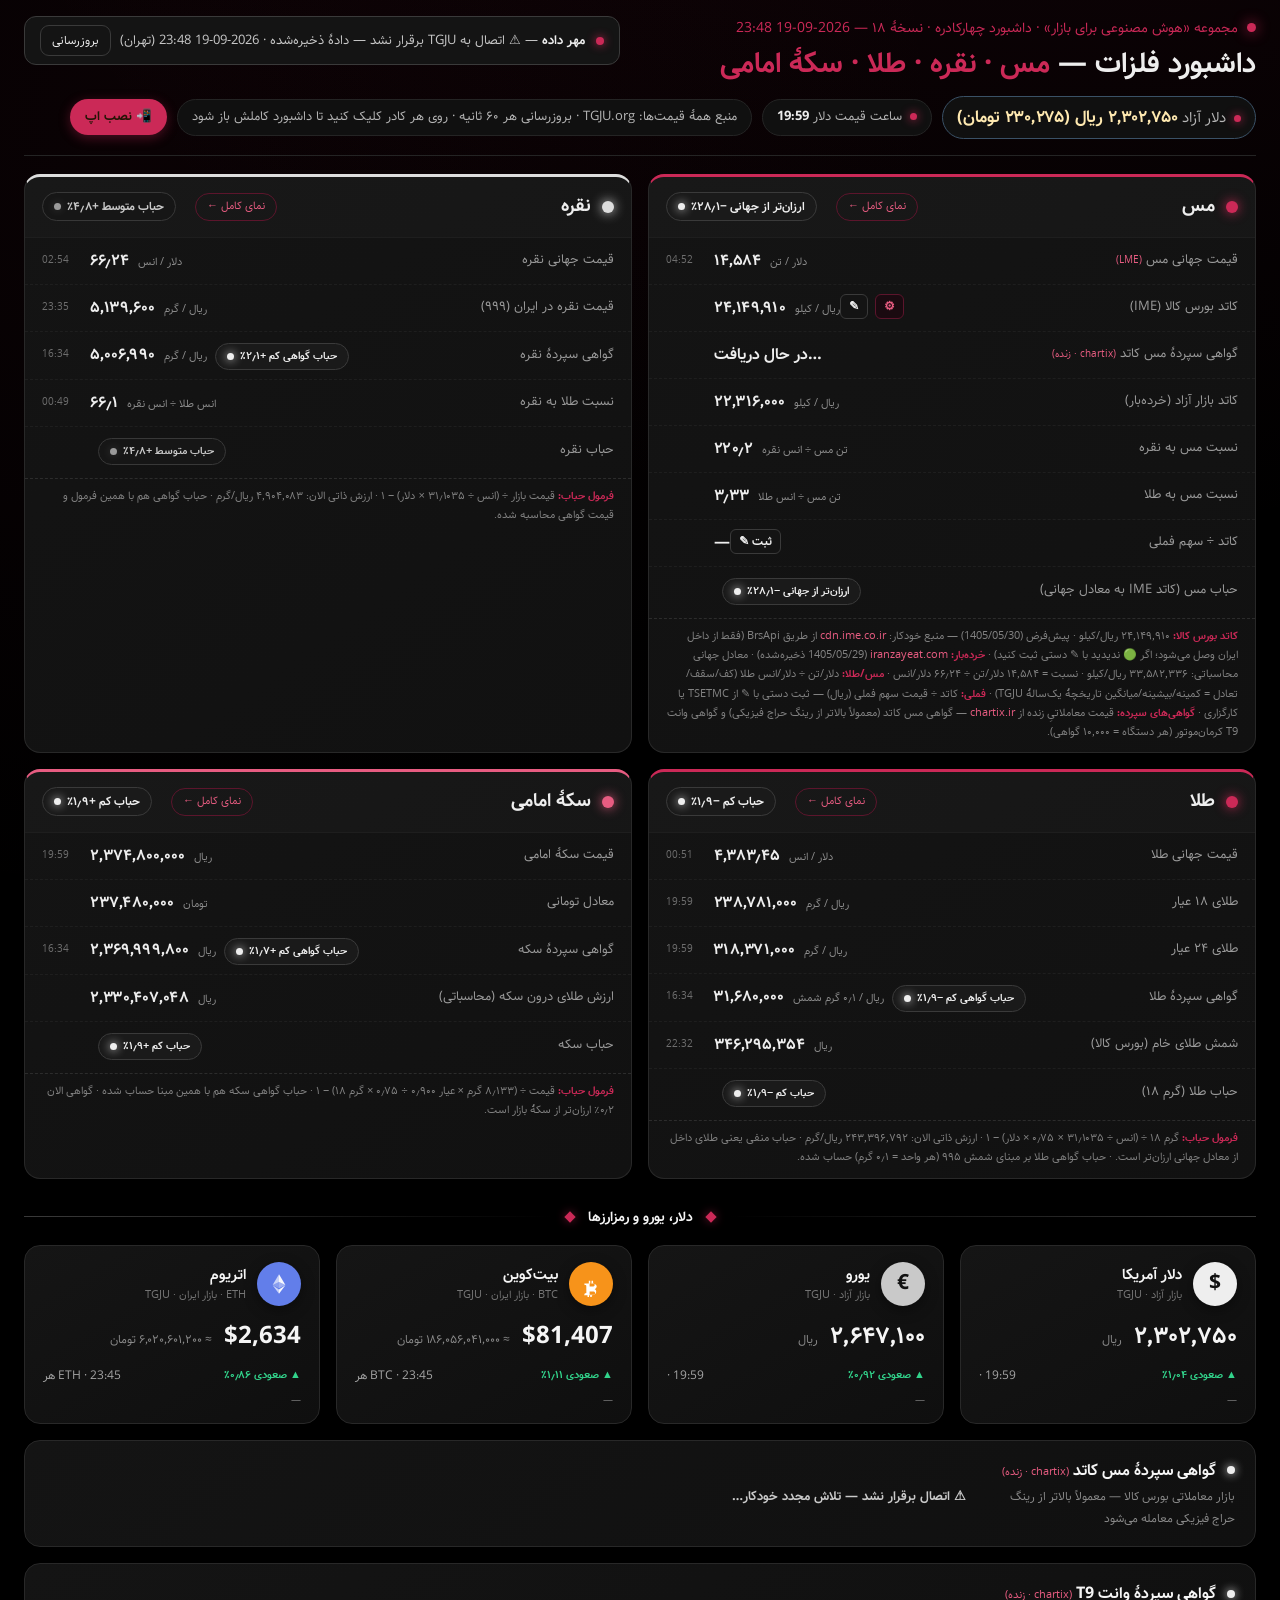
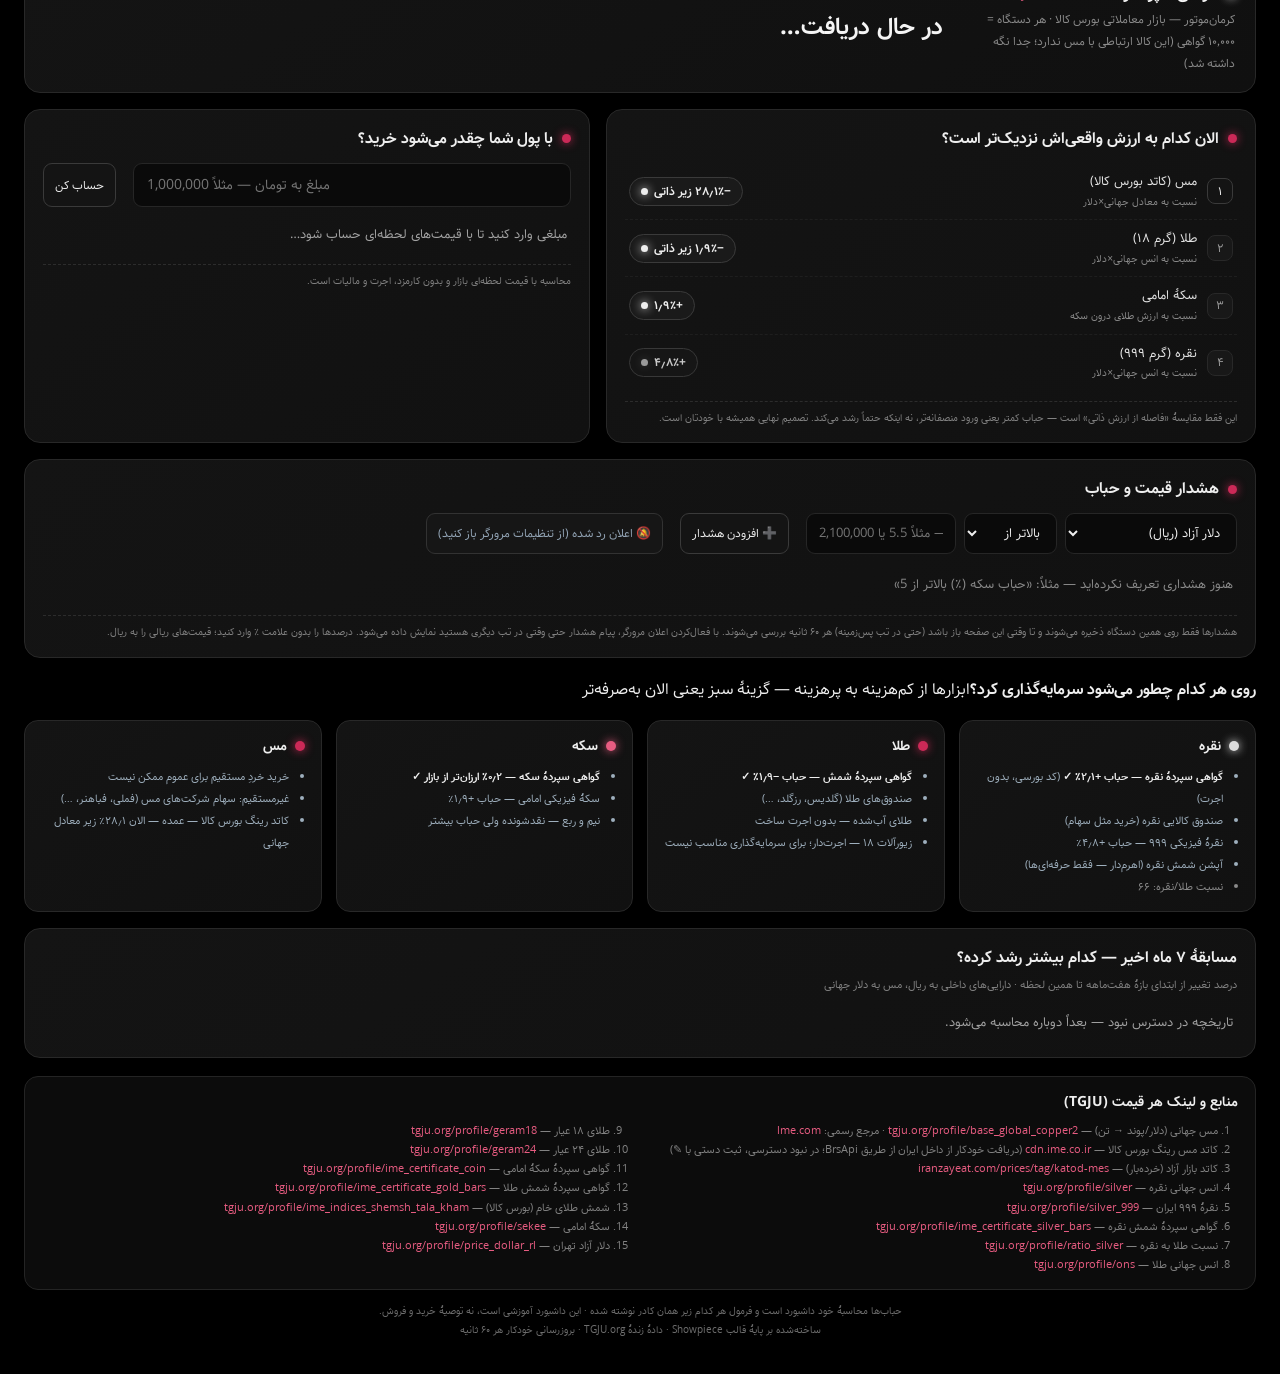
==== commit 20d77a7d: "Add files via upload" ====
--- a/index.html
+++ b/index.html
@@ -165,6 +165,11 @@
 @keyframes bannerPulse{0%,100%{box-shadow:0 12px 40px rgba(0,0,0,.6),0 0 0 0 rgba(203,41,87,.35)}50%{box-shadow:0 12px 40px rgba(0,0,0,.6),0 0 24px 4px rgba(203,41,87,.4)}}
 @keyframes redPulse{0%,100%{box-shadow:0 0 0 0 rgba(203,41,87,0)}50%{box-shadow:0 0 22px 3px rgba(203,41,87,.35)}}
 .metal-card.alerted{border-color:#8f1f41;animation:redPulse 1.6s infinite}
+.cur-divider{display:flex;align-items:center;gap:14px;margin:26px 0 16px}
+.cur-divider .dl{flex:1;height:1px;background:linear-gradient(90deg,transparent,#3a3a3a)}
+.cur-divider .dr{flex:1;height:1px;background:linear-gradient(90deg,#3a3a3a,transparent)}
+.cur-divider .dd{width:8px;height:8px;background:#cb2957;transform:rotate(45deg);box-shadow:0 0 10px rgba(203,41,87,.55);flex:none}
+.cur-divider .dt{font-size:14px;font-weight:800;color:#f5f5f5;white-space:nowrap}
 .cur-section{margin-top:20px}
 .cur-grid{display:grid;grid-template-columns:repeat(4,1fr);gap:16px;margin-top:12px}
 .cur-card{position:relative;background:linear-gradient(150deg,#151515,#0f0f0f);border:1px solid #282828;border-radius:16px;padding:16px 18px 13px;transition:transform .2s,border-color .22s;animation:cardIn .6s backwards}
@@ -246,7 +251,7 @@
   <header class="hero">
     <div class="source-stamp" id="stampBox" title="برای عیب‌یابی کلیک کنید"><span class="ring" id="ringWrap"><svg viewBox="0 0 36 36"><circle class="rbg" cx="18" cy="18" r="15.5"/><circle class="arc" id="ringArc" cx="18" cy="18" r="15.5"/></svg><b id="ringNum">۶۰</b></span><span class="live-dot" id="liveDot"></span> <b>مهر داده</b> — <span id="stampText">در حال بارگذاری…</span><button class="refresh-btn" id="refreshBtn">بروزرسانی</button></div>
     <div id="diagPanel" class="diag-panel"></div>
-    <div class="brandline">مجموعه «هوش مصنوعی برای بازار» · داشبورد چهارکادره · نسخهٔ ۱۸ — 2026-09-19 23:29</div>
+    <div class="brandline">مجموعه «هوش مصنوعی برای بازار» · داشبورد چهارکادره · نسخهٔ ۱۸ — 2026-09-19 23:48</div>
     <h1>داشبورد فلزات — <em>مس · نقره · طلا · سکهٔ امامی</em></h1>
     <div class="meta-row">
       <span class="pill big">دلار آزاد <strong id="pillDollar">—</strong></span>
@@ -282,7 +287,7 @@
   </div>
 
   <div class="cur-section" id="curSection">
-    <div class="section-heading" style="margin-top:0"><strong>دلار، یورو و رمزارزها</strong><span>قیمت لحظه‌ای TGJU — جدا از فلزات</span></div>
+    <div class="cur-divider"><span class="dl"></span><span class="dd"></span><span class="dt">دلار، یورو و رمزارزها</span><span class="dd"></span><span class="dr"></span></div>
     <div class="cur-grid">
       <div class="cur-card">
         <div class="cur-head"><span class="cur-ico ico-usd">$</span><div><div class="cur-name">دلار آمریکا</div><div class="cur-sub">بازار آزاد · TGJU</div></div></div>
@@ -412,7 +417,8 @@
   'ons':'auOz','geram18':'g18','geram24':'g24',
   'ime_certificate_gold_bars':'auCert','ime_indices_shemsh_tala_kham':'shemsh',
   'sekee':'emami','ime_certificate_coin':'coinCert','price_dollar_rl':'usd',
-  'price_eur':'eur','crypto-bitcoin-irr':'btc','crypto-ethereum-irr':'eth'
+  'price_eur':'eur','crypto-bitcoin-irr':'btc','crypto-ethereum-irr':'eth',
+  'crypto-bitcoin':'btcUsd','crypto-ethereum':'ethUsd'
 };
 var CALLS = ['https://call2.tgju.org/ajax.json','https://call3.tgju.org/ajax.json','https://call4.tgju.org/ajax.json'];
 var DIAG = {attempts:[], keyTs:{}, lastErr:''};
@@ -734,16 +740,23 @@
   return '<span style="color:#9a9a9a">بدون تغییر</span>';
 }
 function renderCurrencies(cur){
-  [['usd','دلار'],['eur','یورو'],['btc','بیت‌کوین'],['eth','اتریوم']].forEach(function(x){
+  [['usd'],['eur'],['btc'],['eth']].forEach(function(x){
     var code=x[0], c=cur[code];
     var pEl=$('curP_'+code), tEl=$('curT_'+code), cEl=$('curC_'+code), tsEl=$('curTs_'+code);
     if(!pEl) return;
     if(!c || !c.p){ pEl.textContent='—'; return; }
     var prev = PREV['cur_'+code];
-    pEl.innerHTML = fa(c.p,0)+' <small>ریال</small>';
-    tEl.textContent = fa(c.p/10,0)+' تومان';
+    var isCrypto = (code==='btc' || code==='eth');
+    var uKey = code+'Usd';
+    if(isCrypto && cur[uKey] && cur[uKey].p){
+      // قیمت اصلی: دلار — تومان کوچیک کنارش
+      pEl.innerHTML = '$'+Number(cur[uKey].p).toLocaleString('en-US',{maximumFractionDigits:0})+
+        ' <small>≈ '+fa(c.p,0)+' تومان</small>';
+    } else {
+      pEl.innerHTML = fa(c.p,0)+' <small>ریال</small>';
+    }
+    tEl.textContent = (isCrypto ? 'هر '+code.toUpperCase() : '')+' · '+t(c.ts);
     cEl.innerHTML = curDirChip(c);
-    tsEl.textContent = 'ساعت قیمت: '+t(c.ts);
     if(prev !== undefined && prev !== c.p && pEl.classList){
       pEl.classList.remove('flashUp','flashDown'); void pEl.offsetWidth;
       pEl.classList.add(c.p>prev ? 'flashUp' : 'flashDown');
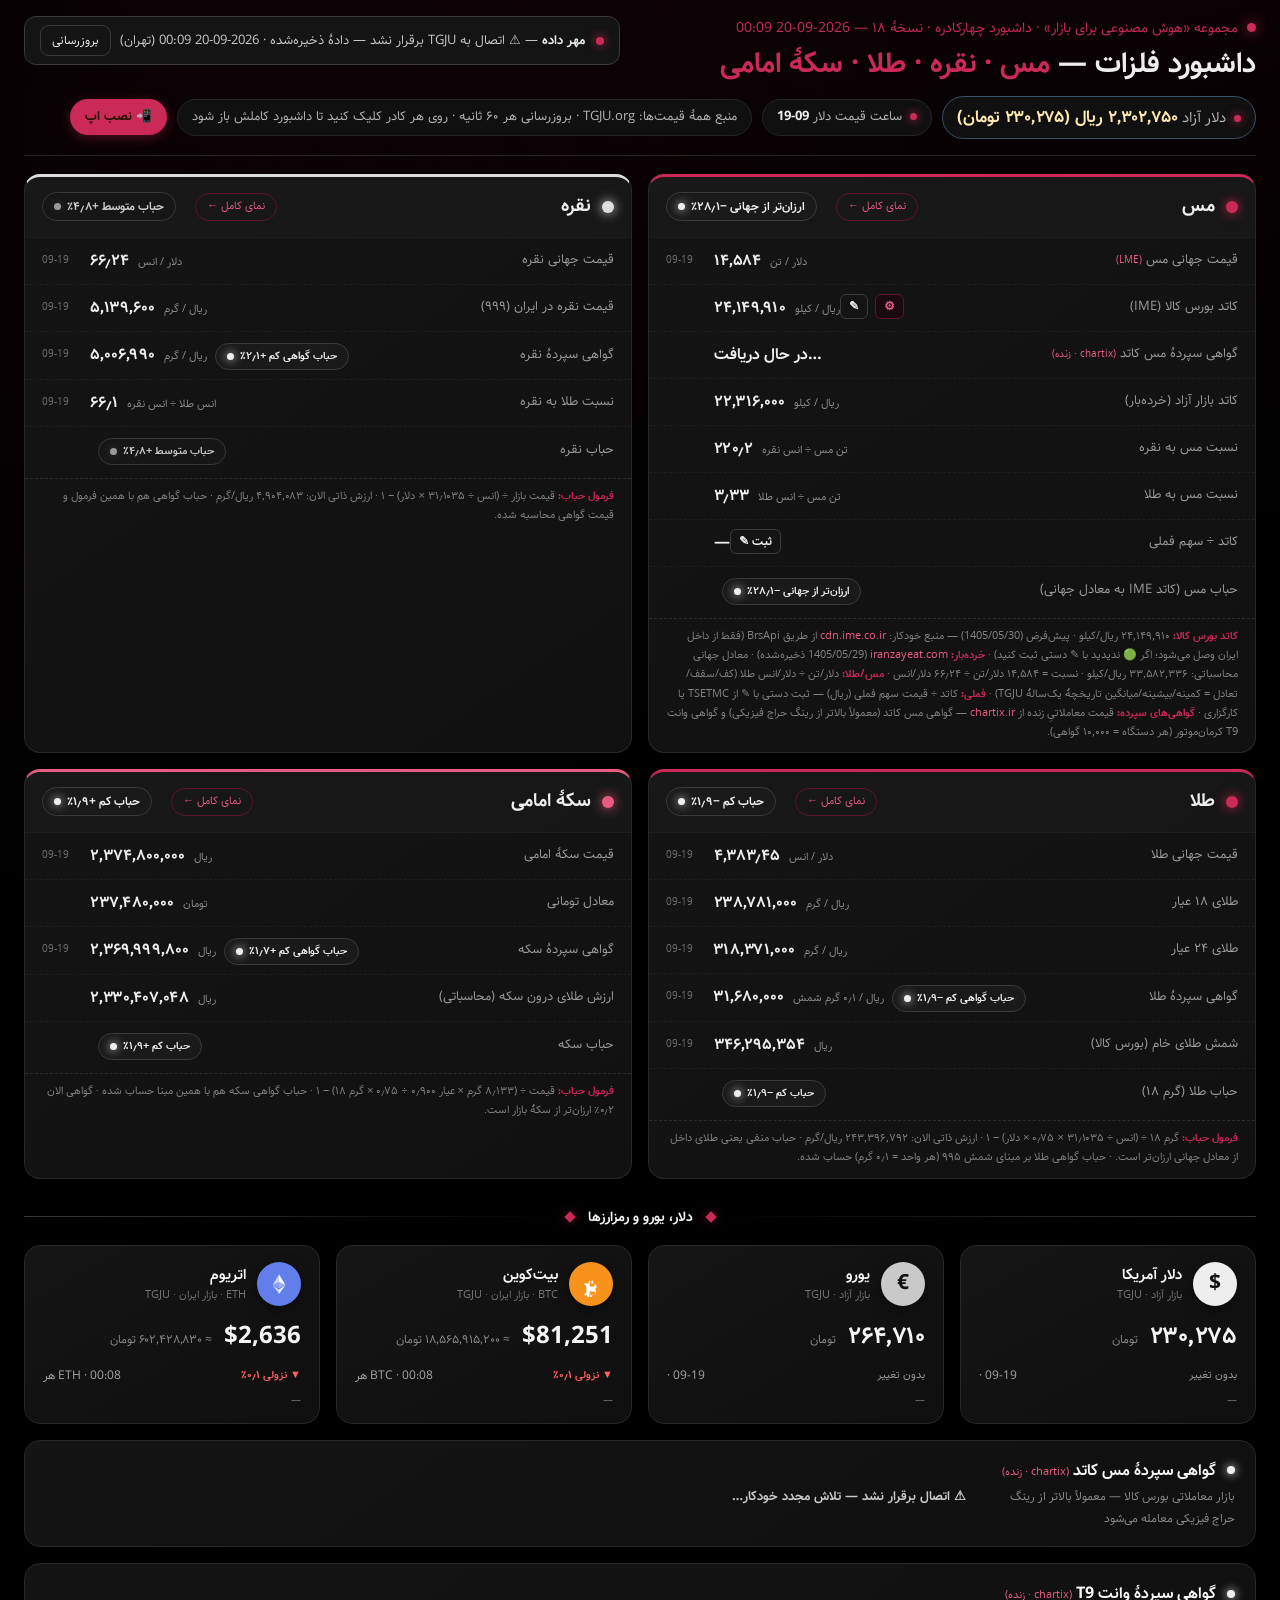
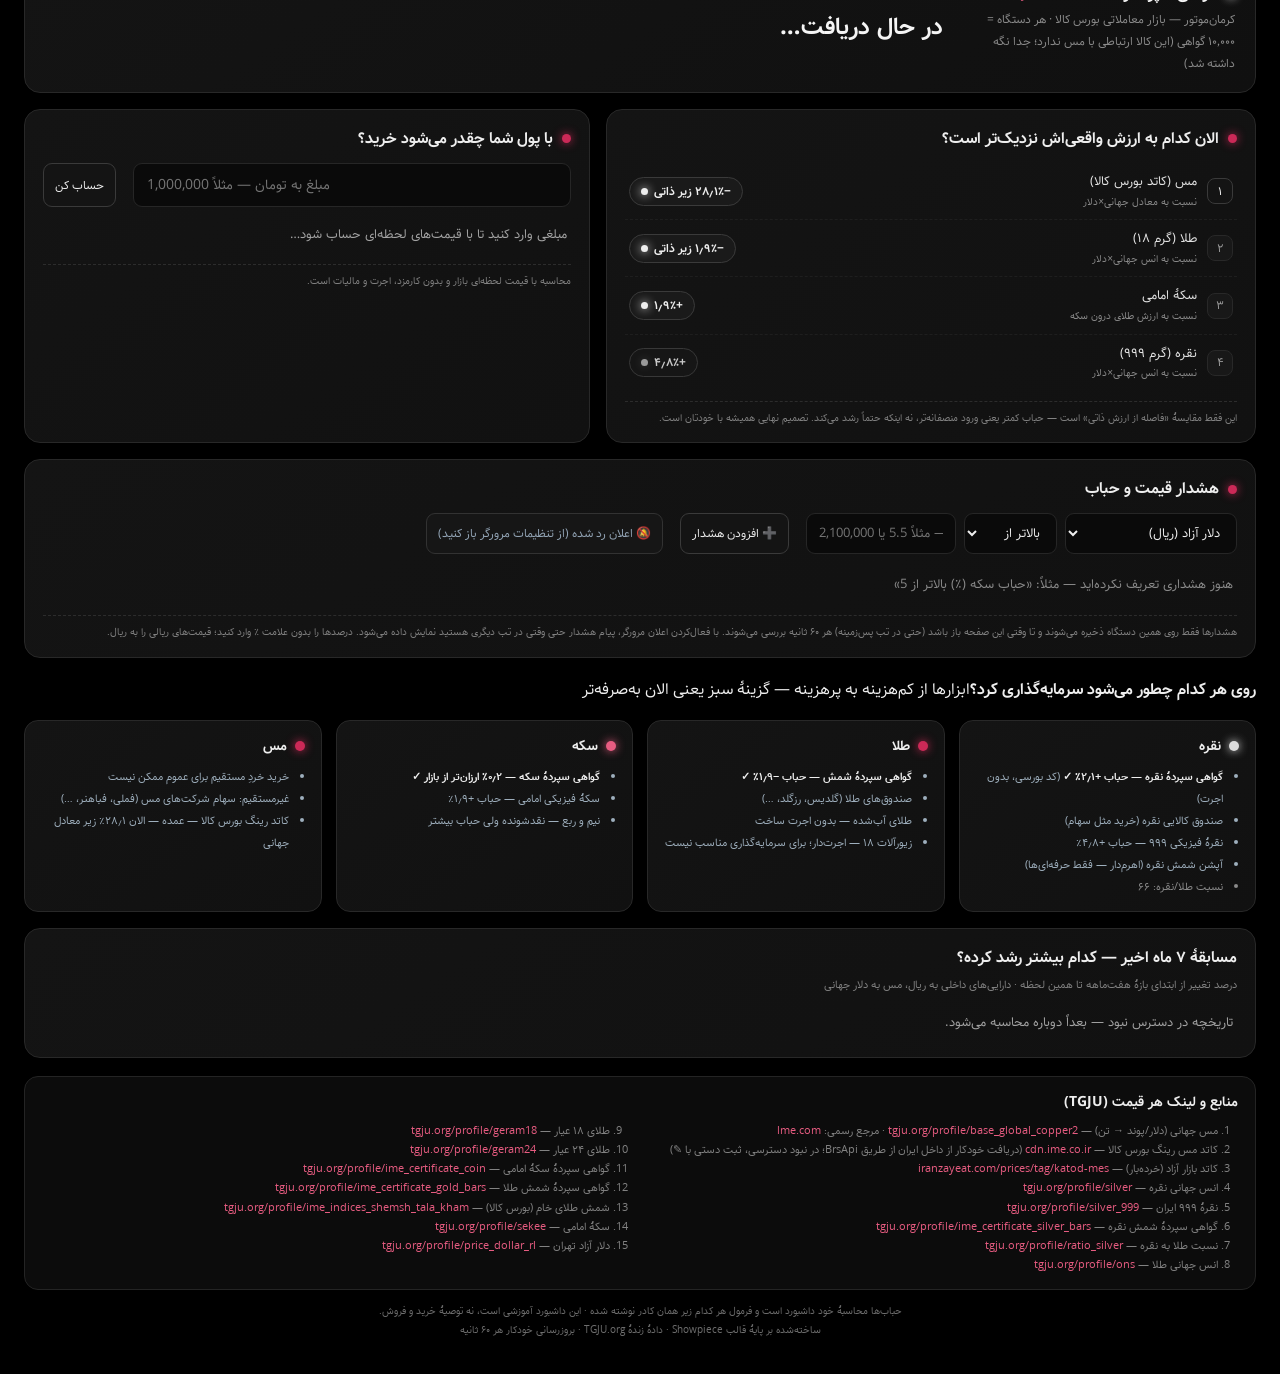
==== commit 46322327: "Add files via upload" ====
--- a/index.html
+++ b/index.html
@@ -251,7 +251,7 @@
   <header class="hero">
     <div class="source-stamp" id="stampBox" title="برای عیب‌یابی کلیک کنید"><span class="ring" id="ringWrap"><svg viewBox="0 0 36 36"><circle class="rbg" cx="18" cy="18" r="15.5"/><circle class="arc" id="ringArc" cx="18" cy="18" r="15.5"/></svg><b id="ringNum">۶۰</b></span><span class="live-dot" id="liveDot"></span> <b>مهر داده</b> — <span id="stampText">در حال بارگذاری…</span><button class="refresh-btn" id="refreshBtn">بروزرسانی</button></div>
     <div id="diagPanel" class="diag-panel"></div>
-    <div class="brandline">مجموعه «هوش مصنوعی برای بازار» · داشبورد چهارکادره · نسخهٔ ۱۸ — 2026-09-19 23:48</div>
+    <div class="brandline">مجموعه «هوش مصنوعی برای بازار» · داشبورد چهارکادره · نسخهٔ ۱۸ — 2026-09-20 00:09</div>
     <h1>داشبورد فلزات — <em>مس · نقره · طلا · سکهٔ امامی</em></h1>
     <div class="meta-row">
       <span class="pill big">دلار آزاد <strong id="pillDollar">—</strong></span>
@@ -751,9 +751,9 @@
     if(isCrypto && cur[uKey] && cur[uKey].p){
       // قیمت اصلی: دلار — تومان کوچیک کنارش
       pEl.innerHTML = '$'+Number(cur[uKey].p).toLocaleString('en-US',{maximumFractionDigits:0})+
-        ' <small>≈ '+fa(c.p,0)+' تومان</small>';
+        ' <small>≈ '+fa(c.p/10,0)+' تومان</small>';
     } else {
-      pEl.innerHTML = fa(c.p,0)+' <small>ریال</small>';
+      pEl.innerHTML = fa(c.p/10,0)+' <small>تومان</small>';
     }
     tEl.textContent = (isCrypto ? 'هر '+code.toUpperCase() : '')+' · '+t(c.ts);
     cEl.innerHTML = curDirChip(c);
